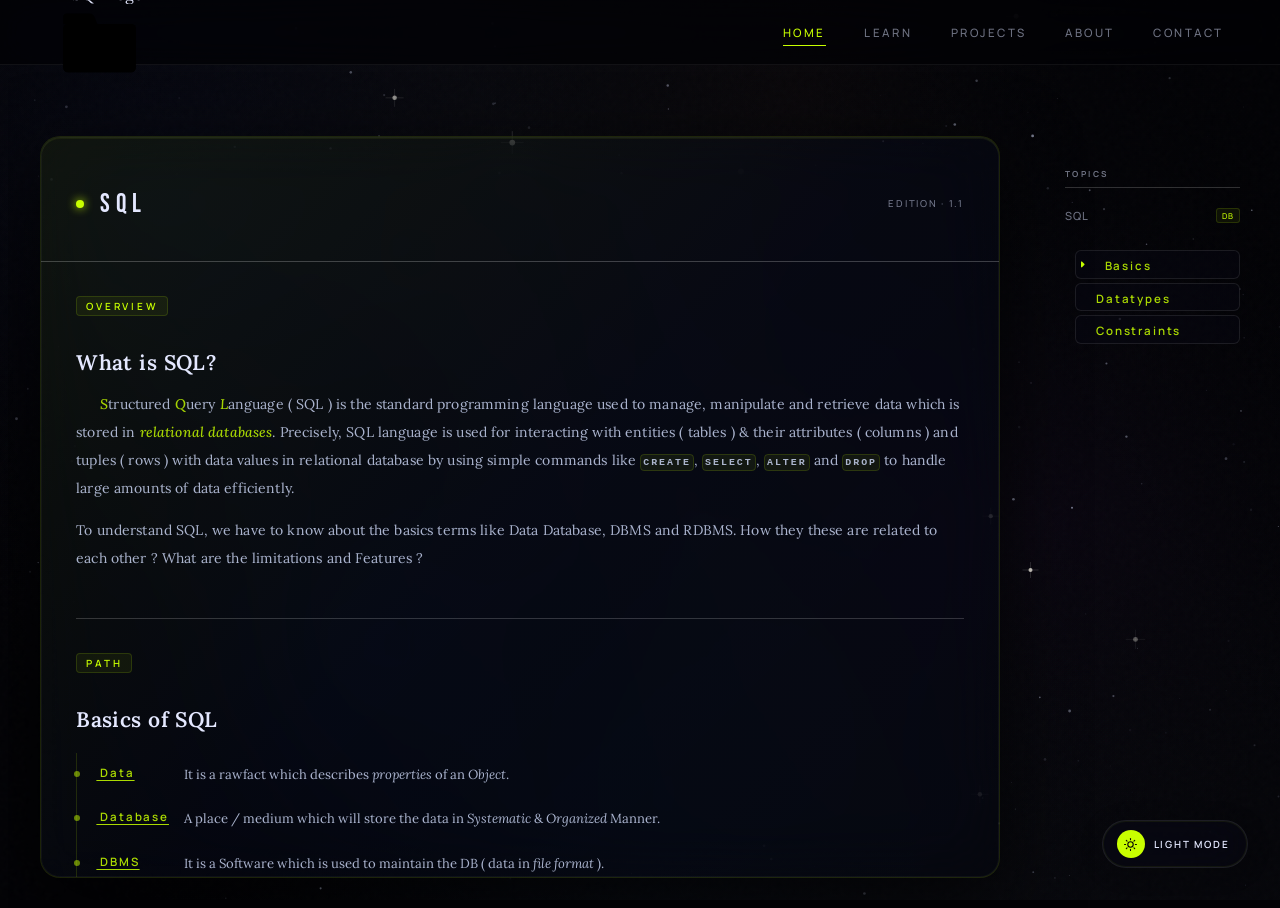
==== sqlbasics.html @ a0b2929d "Add files via upload" ====
<!DOCTYPE html>
<html lang="en" data-theme="dark">
<head>
<meta charset="UTF-8"/>
<meta name="viewport" content="width=device-width, initial-scale=1.0"/>
<title>sql/basics</title>
<link rel="icon" type="image/png" href="data:image/png">
<link href="https://fonts.googleapis.com/css2?family=Bebas+Neue&family=DM+Mono:wght@300;400&family=Lora:ital,wght@0,400;0,500;0,600;1,400&family=Manrope:wght@300;400;500;600&display=swap" rel="stylesheet"/>
<link rel="stylesheet" href="sql.css"/>
<link rel="stylesheet" href="bin-logo.css"/>
<link rel="stylesheet" href="https://cdnjs.cloudflare.com/ajax/libs/font-awesome/6.5.0/css/all.min.css"/>
<link rel="stylesheet" href="https://cdnjs.cloudflare.com/ajax/libs/font-awesome/6.5.0/css/all.min.css"/>

</head>
<body>

<canvas id="space"></canvas>

<nav>
  <div class="bin-wrap" id="binWrap">

  <!-- Single sliding page -->
  <div class="slide-page" id="slidePage">

    <!-- Link track img / Link proceed name-->
    <img class="sl-name" src="sql_logo.png" alt="SQL Logo" width="15px" height="15px"/>

    <!-- Line elements -->
    <div class="sl-line"></div>
    <div class="sl-line"></div>
    <div class="sl-line"></div>
    <div class="sl-line"></div>
  </div>

  <!-- Folder SVG -->
  <svg class="folder-svg" viewBox="0 0 120 100">
    <defs>
      <!-- Vibrant: electric blue → deep purple → hot pink → orange -->
      <linearGradient id="paintBack" x1="0%" y1="0%" x2="100%" y2="100%">
        <stop offset="0%"   stop-color="#3a6ff7"/>
        <stop offset="40%"  stop-color="#6b30d6"/>
        <stop offset="70%"  stop-color="#ff3cac"/>
        <stop offset="100%" stop-color="#ff6b1a"/>
      </linearGradient>
      <linearGradient id="paintTab" x1="0%" y1="100%" x2="100%" y2="0%">
        <stop offset="0%"   stop-color="#ff3cac"/>
        <stop offset="50%"  stop-color="#ff6b1a"/>
        <stop offset="100%" stop-color="#3a6ff7"/>
      </linearGradient>
      <linearGradient id="paintFront" x1="0%" y1="0%" x2="100%" y2="100%">
        <stop offset="0%"   stop-color="#3a6ff7"/>
        <stop offset="35%"  stop-color="#6b30d6"/>
        <stop offset="65%"  stop-color="#ff3cac"/>
        <stop offset="100%" stop-color="#ff6b1a"/>
      </linearGradient>
    </defs>
    <rect class="folder-back" x="10" y="28" width="100" height="66" rx="6"/>
    <path class="folder-tab" d="M10 28 L10 18 Q10 13 15 13 L46 13 Q51 13 53 18 L57 28 Z"/>

    <g class="paper p3"><rect x="24" y="36" width="72" height="52" rx="3"/></g>
    <g class="paper p2"><rect x="20" y="34" width="72" height="52" rx="3"/></g>
    <g class="paper p1"><rect x="16" y="32" width="72" height="52" rx="3"/></g>
    <g class="paper-lines">
      <line x1="22" y1="44" x2="82" y2="44"/>
      <line x1="22" y1="52" x2="78" y2="52"/>
      <line x1="22" y1="60" x2="80" y2="60"/>
      <line x1="22" y1="68" x2="72" y2="68"/>
    </g>

    <rect class="folder-front" x="10" y="28" width="100" height="66" rx="6"/>
    <text class="bin-label" x="60" y="75">BIN</text>
  </svg>

</div>
  <ul class="nav-links" id="nav-links">
    <li><a href="#"        class="active">Home</a></li>
    <li><a href="#learn">Learn</a></li>
    <li><a href="#projects">Projects</a></li>
    <li><a href="#about">About</a></li>
    <li><a href="#contact">Contact</a></li>
  </ul>
  <button class="burger" id="burger" aria-label="Menu">
    <span></span><span></span><span></span>
  </button>
</nav>

<div class="mob-menu" id="mob">
  <a href="#">Home</a>
  <a href="#learn">Learn</a>
  <a href="#projects">Projects</a>
  <a href="#about">About</a>
  <a href="#contact">Contact</a>
</div>

<main id="void">

  <!-- AI Content Section -->
  <div id="section">
    <div class="header">
      <div class="header-dot"></div>
      <h2>SQL<span><!--( Structured Query Language )--></span></h2>
      <span>edition · 1.1</span>
    </div>
    <div class="scroll-body">

      <div class="topic">
        <div class="topic-tag">Overview</div>
        <h3>What is SQL?</h3>
        <p style="text-indent:24px"><em class="highlight">S</em>tructured <em class="highlight">Q</em>uery <em class="highlight">L</em>anguage ( SQL )
          is the standard programming language used to manage, manipulate and retrieve data which is stored in <em class="highlight">relational databases</em>.
          Precisely, SQL language is used for interacting with entities ( tables ) &amp; their attributes ( columns ) and tuples ( rows ) with data values in relational database
          by using simple commands like <code>CREATE</code>, <code>SELECT</code>, <code>ALTER</code> and <code>DROP</code> to handle large amounts of data efficiently.</p>
        <p>To understand SQL, we have to know about the basics terms like <em class="highlight"></em>Data Database, DBMS and RDBMS. How they these are related to each other ? What are the limitations and Features ?</p>
      </div>

      <div class="topic">
        <div class="topic-tag">path</div>
        <h3>Basics of SQL</h3>
        <div class="timeline">
          <div class="tl-item"><a class="tl-head" href="#data">&nbsp;Data</a><span class="tl-text">It is a rawfact which describes <em>properties</em> of an <em>Object</em>.</span></div>
          <div class="tl-item"><a class="tl-head" href="#database">&nbsp;Database</a><span class="tl-text">A place / medium which will store the data in <em>Systematic</em> & <em>Organized</em> Manner.</span></div>
          <div class="tl-item"><a class="tl-head" href="#dbms">&nbsp;DBMS</a><span class="tl-text">It is a Software which is used to maintain the DB ( data in <em>file format</em> ).</span></div>
          <div class="tl-item"><a class="tl-head" href="#rdbms">&nbsp;RDBMS</a><span class="tl-text">Type of DBMS Software, used for DB ( but, data in <em>table format</em> )</span></div>
        </div>
      </div>

      <div class="topic" id="data">
        <div class="topic-tag">v1.1-data</div>
        <h3>Data - core business assets</h3>
        <p style="text-indent:24px"><em class="highlight">Data</em> is the raw material of <em>information</em>, collected from various sources like words, images, symbols also from observations.</p>
        <p class="or">( or )</p>
        <p style="text-indent: 24px;">A collection of <em class="highlight">facts</em> in the form of words, numbers and even pictures.</p>
        <p>Let's take an example,</p>
        <h5 style="text-indent:24px">Evolution of programming languages :</h5>
        <ul>
            <li><span class="highlight-text">Low</span>-level programming ( <span class="highlight-text">1940s-1950s</span> ) uses <span class="highlight-text">ASCII</span> code (0s &amp; 1s), and we directly talk to <span class="highlight-text">hardware</span>.</li>
            <li><span class="highlight-text">Mid</span>-level programming ( <span class="highlight-text">1950s-1960s</span> ) uses <span class="highlight-text">Assembly</span> language not closer to <span class="highlight-text">hardware but readable</span>.</li>
            <li><span class="highlight-text">High</span>-level programming ( <span class="highlight-text">1960s-present</span> ) uses <span class="highlight-text">English-like</span> syntax, <span class="highlight-text">human readable</span> - easier coding and readability.</li>
        </ul>
        <p style="text-indent: 12px;">In the above example, the highlighted text represents data, which consists of facts expressed as words and numbers.</p>
      </div>

      <div class="topic" id="database">
        <div class="topic-tag">v1.1-db</div>
        <h3>Database - Storage unit</h3>
        <p style="text-indent:24px"><em class="highlight">Database</em> is an <em>organized</em> collection of <em>structured data</em> stored electronically in a computer system &amp; managed by DBMS.</p>
        <p class="or">( or )</p>
        <p style="text-indent: 24px;">A <em class="highlight">repository</em> of data - A program that stores data.</p>
        <p>A Database is more than just storage - It is a <em>structured</em>, <em>secure</em>, <em>scalable</em> system that <em class="highlight">transforms</em> raw data into usable information.<br>
          <em style="margin-left: 2em;">Structured</em> : Data is organized in a clear format, easy to store, manage and query.<br>
          <em style="margin-left: 3.9em;">Secure</em> : Protects data from from unauthorised access by authentication and encryption.<br>
          <em style="margin-left: 3.3em;">scalable</em> : Handle large amount of data. Data volume increases along with user demand without losing efficiency.<br>
        </p>

        <!-- ── DB DIAGRAM · DB LEFT · 3 FOLDERS RIGHT ── -->
        <div style="margin:1.5rem 0 0.8rem;display:flex;justify-content:center;">
          <svg viewBox="0 60 280 210"
               xmlns="http://www.w3.org/2000/svg" xmlns:xlink="http://www.w3.org/1999/xlink"
               style="width:100%;max-width:420px;height:auto;display:block;"
               aria-label="Database on left connected to three folders on right: Records, Tables, Queries">

            <!-- ─ 3 separate bent lines (folder → cluster near DB) ─ -->
            <!-- Line 1 · Records → dot (90,120) -->
            <path d="M196,95  C162,95  128,108 90,120"
                  fill="none" stroke="#9ca3af" stroke-width="1.5" stroke-opacity="0.55" stroke-linecap="round"/>
            <!-- Line 2 · Tables → dot (90,140) -->
            <path d="M196,157 C170,157 138,150 90,140"
                  fill="none" stroke="#9ca3af" stroke-width="1.5" stroke-opacity="0.55" stroke-linecap="round"/>
            <!-- Line 3 · Queries → dot (90,160) -->
            <path d="M196,218 C162,218 128,172 90,160"
                  fill="none" stroke="#9ca3af" stroke-width="1.5" stroke-opacity="0.55" stroke-linecap="round"/>


            <!-- ─ Solid dots at DB side — spread vertically, close to DB ─ -->
            <circle cx="90" cy="120" r="2.8" fill="#9ca3af" fill-opacity="0.65"/>
            <circle cx="90" cy="140" r="2.8" fill="#9ca3af" fill-opacity="0.65"/>
            <circle cx="90" cy="160" r="2.8" fill="#9ca3af" fill-opacity="0.65"/>

            <!-- ─ Database image ─ -->
            <image href="database.png" x="18" y="107" width="66" height="66"/>

            <!-- ─ Folder 1 · Records · center (220,95) ─ -->
            <g transform="translate(220,95) scale(0.35) translate(-60,-61)">
              <rect x="10" y="28" width="100" height="66" rx="6" fill="#c45c0a"/>
              <path d="M10 28 L10 18 Q10 13 15 13 L46 13 Q51 13 53 18 L57 28 Z" fill="#e0722a"/>
              <g opacity="0.55"><rect x="24" y="36" width="72" height="52" rx="3" fill="#fff8f0" stroke="#e8c090" stroke-width="0.8"/></g>
              <g opacity="0.75"><rect x="20" y="34" width="72" height="52" rx="3" fill="#fff8f0" stroke="#e8c090" stroke-width="0.8"/></g>
              <rect x="16" y="32" width="72" height="52" rx="3" fill="#fff8f0" stroke="#e8c090" stroke-width="0.8"/>
              <line x1="22" y1="44" x2="82" y2="44" stroke="#d4a870" stroke-width="0.7"/>
              <line x1="22" y1="52" x2="78" y2="52" stroke="#d4a870" stroke-width="0.7"/>
              <line x1="22" y1="60" x2="80" y2="60" stroke="#d4a870" stroke-width="0.7"/>
              <line x1="22" y1="68" x2="72" y2="68" stroke="#d4a870" stroke-width="0.7"/>
              <rect x="10" y="28" width="100" height="66" rx="6" fill="#f08030"/>
            </g>
            <!-- <text x="220" y="115" text-anchor="middle"
              font-family="DM Mono, monospace" font-size="7.5" fill="#9ca3af" letter-spacing="0.3">&nbsp;
            </text> -->

            <!-- ─ Folder 2 · Tables · center (220,157) ─ -->
            <g transform="translate(220,157) scale(0.35) translate(-60,-61)">
              <rect x="10" y="28" width="100" height="66" rx="6" fill="#c45c0a"/>
              <path d="M10 28 L10 18 Q10 13 15 13 L46 13 Q51 13 53 18 L57 28 Z" fill="#e0722a"/>
              <g opacity="0.55"><rect x="24" y="36" width="72" height="52" rx="3" fill="#fff8f0" stroke="#e8c090" stroke-width="0.8"/></g>
              <g opacity="0.75"><rect x="20" y="34" width="72" height="52" rx="3" fill="#fff8f0" stroke="#e8c090" stroke-width="0.8"/></g>
              <rect x="16" y="32" width="72" height="52" rx="3" fill="#fff8f0" stroke="#e8c090" stroke-width="0.8"/>
              <line x1="22" y1="44" x2="82" y2="44" stroke="#d4a870" stroke-width="0.7"/>
              <line x1="22" y1="52" x2="78" y2="52" stroke="#d4a870" stroke-width="0.7"/>
              <line x1="22" y1="60" x2="80" y2="60" stroke="#d4a870" stroke-width="0.7"/>
              <line x1="22" y1="68" x2="72" y2="68" stroke="#d4a870" stroke-width="0.7"/>
              <rect x="10" y="28" width="100" height="66" rx="6" fill="#f08030"/>
            </g>
            <!-- <text x="220" y="177" text-anchor="middle"
              font-family="DM Mono, monospace" font-size="7.5" fill="#9ca3af" letter-spacing="0.3">&nbsp;
            </text> -->

            <!-- ─ Folder 3 · Queries · center (220,218) ─ -->
            <g transform="translate(220,218) scale(0.35) translate(-60,-61)">
              <rect x="10" y="28" width="100" height="66" rx="6" fill="#c45c0a"/>
              <path d="M10 28 L10 18 Q10 13 15 13 L46 13 Q51 13 53 18 L57 28 Z" fill="#e0722a"/>
              <g opacity="0.55"><rect x="24" y="36" width="72" height="52" rx="3" fill="#fff8f0" stroke="#e8c090" stroke-width="0.8"/></g>
              <g opacity="0.75"><rect x="20" y="34" width="72" height="52" rx="3" fill="#fff8f0" stroke="#e8c090" stroke-width="0.8"/></g>
              <rect x="16" y="32" width="72" height="52" rx="3" fill="#fff8f0" stroke="#e8c090" stroke-width="0.8"/>
              <line x1="22" y1="44" x2="82" y2="44" stroke="#d4a870" stroke-width="0.7"/>
              <line x1="22" y1="52" x2="78" y2="52" stroke="#d4a870" stroke-width="0.7"/>
              <line x1="22" y1="60" x2="80" y2="60" stroke="#d4a870" stroke-width="0.7"/>
              <line x1="22" y1="68" x2="72" y2="68" stroke="#d4a870" stroke-width="0.7"/>
              <rect x="10" y="28" width="100" height="66" rx="6" fill="#f08030"/>
            </g>
            <!-- <text x="220" y="238" text-anchor="middle"
              font-family="DM Mono, monospace" font-size="7.5" fill="#9ca3af" letter-spacing="0.3">&nbsp;
            </text> -->

          </svg>
        </div>
        <!-- ── END DB DIAGRAM ── -->

        <p style="text-indent: 12px;">From the above image, the folders represent repositories that contain data in file format ( or ) tabular format, and these repositories are stored in the Database.</p>
      </div>

      <div class="topic" id="dbms">
        <div class="topic-tag">v1.1-dbms</div>
        <h3>DBMS - Manager</h3>
        <p style="text-indent:24px"><em>DataBase Management System</em> shortly as DBMS, which is used to <em class="highlight">maintain</em> the database, like a store manager who stocks shelves and helps you to find items easily &amp; rapidly.</p>
        <p style="text-indent:24px">A software that manages data in a <em>structured</em> way, often using <em class="highlight">files</em> ( or ) <em class="highlight">hierarchical</em> models. <br>
          To communicate with DBMS software, we use <em class="highlight">QL</em> ( Query Language ).</p>

        <!-- ── 3 FILE ICONS SIDE BY SIDE ── -->
        <div style="display:flex;justify-content:center;gap:2rem;margin:1.8rem 0 0.6rem;flex-wrap:wrap;">

          <!-- File 1 -->
          <svg viewBox="0 0 90 110" xmlns="http://www.w3.org/2000/svg"
               style="width:88px;height:auto;filter:drop-shadow(0 4px 10px rgba(0,0,0,0.28));">
            <path d="M10 0 L62 0 L85 18 L85 110 L10 110 Z" fill="var(--glass-bg,#1a1a2e)" stroke="var(--accent-border,#c8ff00)" stroke-width="1.4"/>
            <path d="M62 0 L62 18 L85 18 Z" fill="var(--accent-soft,rgba(200,255,0,0.12))" stroke="var(--accent-border,#c8ff00)" stroke-width="1.4"/>
            <text x="18" y="42"  font-family="DM Mono,monospace" font-size="9.5" fill="var(--text-body,#ccc)" opacity="0.85">&bull; Low</text>
            <text x="18" y="57"  font-family="DM Mono,monospace" font-size="9.5" fill="var(--text-body,#ccc)" opacity="0.85">&bull; 1940-1950</text>
            <text x="18" y="72"  font-family="DM Mono,monospace" font-size="9.5" fill="var(--text-body,#ccc)" opacity="0.85">&bull; ASCII</text>
            <text x="18" y="87"  font-family="DM Mono,monospace" font-size="9.5" fill="var(--text-body,#ccc)" opacity="0.85">&bull;Hardware</text>
          </svg>

          <!-- File 2 -->
          <svg viewBox="0 0 90 110" xmlns="http://www.w3.org/2000/svg"
               style="width:88px;height:auto;filter:drop-shadow(0 4px 10px rgba(0,0,0,0.28));">
            <path d="M10 0 L62 0 L85 18 L85 110 L10 110 Z" fill="var(--glass-bg,#1a1a2e)" stroke="var(--accent-border,#c8ff00)" stroke-width="1.4"/>
            <path d="M62 0 L62 18 L85 18 Z" fill="var(--accent-soft,rgba(200,255,0,0.12))" stroke="var(--accent-border,#c8ff00)" stroke-width="1.4"/>
            <text x="18" y="42"  font-family="DM Mono,monospace" font-size="9.5" fill="var(--text-body,#ccc)" opacity="0.85">&bull; Mid</text>
            <text x="18" y="57"  font-family="DM Mono,monospace" font-size="9.5" fill="var(--text-body,#ccc)" opacity="0.85">&bull; 1950-1960</text>
            <text x="18" y="72"  font-family="DM Mono,monospace" font-size="9.5" fill="var(--text-body,#ccc)" opacity="0.85">&bull; Assembly</text>
            <text x="18" y="87"  font-family="DM Mono,monospace" font-size="9.5" fill="var(--text-body,#ccc)" opacity="0.85">&bull; Hardware</text>
          </svg>

          <!-- File 3 -->
          <svg viewBox="0 0 90 110" xmlns="http://www.w3.org/2000/svg"
               style="width:88px;height:auto;filter:drop-shadow(0 4px 10px rgba(0,0,0,0.28));">
            <path d="M10 0 L62 0 L85 18 L85 110 L10 110 Z" fill="var(--glass-bg,#1a1a2e)" stroke="var(--accent-border,#c8ff00)" stroke-width="1.4"/>
            <path d="M62 0 L62 18 L85 18 Z" fill="var(--accent-soft,rgba(200,255,0,0.12))" stroke="var(--accent-border,#c8ff00)" stroke-width="1.4"/>
            <text x="18" y="42"  font-family="DM Mono,monospace" font-size="9.5" fill="var(--text-body,#ccc)" opacity="0.85">&bull; High</text>
            <text x="18" y="57"  font-family="DM Mono,monospace" font-size="9.5" fill="var(--text-body,#ccc)" opacity="0.85">&bull; 1960-now</text>
            <text x="18" y="72"  font-family="DM Mono,monospace" font-size="9.5" fill="var(--text-body,#ccc)" opacity="0.85">&bull; English</text>
            <text x="18" y="87"  font-family="DM Mono,monospace" font-size="9.5" fill="var(--text-body,#ccc)" opacity="0.85">&bull; Software</text>
          </svg>

        </div>
        <!-- ── END FILE ICONS ── -->

        <h4 class="drawback-title">Drawback</h4>
        <p style="text-indent: 12px;">Stores data in file format, meaning each file is dedicated to specific topic, so unused space in those files cannot be utilized for other topics. This leads to wasted storage and can slow down overall database performance.</p>
      </div>
      <div class="topic" id="rdbms">
        <div class="topic-tag">v1.1-rdbms</div>
        <h3>RDBMS - Organised Layout</h3>
        <p style="text-indent:24px"><em>Relational Database Management System</em>, a type of DBMS that organises data in <em class="highlight">tables</em> ( <em class="highlight">relations</em> ) with rows and columns. It enforces relationships using <em>primary keys</em> &amp; <em>foreign keys</em>.</p>
        <p style="text-indent:12px">To communicate with RDBMS, we use <em class="highlight">SQL</em> ( Structured Query Language ).</p>
        <p style="text-indent:12px">The main reason to introduce the RDBMS is, to overcome the <em>storage</em> issues associated with earlier database systems. So, RDBMS ensures data integrity, reduces redundancy and enables efficient querying and updating of data.<br>
          <em style="margin-left: 4.9em;">Data integrity</em> : Uniqueness of data.<br>
          <em style="margin-left: 2em;">Reduces redundancy</em> : Minimise the repetation of data, by splitting into more tables.<br>
        </p>

        <!-- ── TABLES + SVG CONNECTOR WRAPPER ── -->
        <div style="position:relative; display:flex; justify-content:center; width:100%;">

          <!-- SVG line drawn over the tables -->
          <svg id="tbl-connector" style="position:absolute;top:0;left:0;width:100%;height:100%;pointer-events:none;overflow:visible;z-index:10;"></svg>

          <div class="rdbms-tables-wrap" style="position:relative; flex-direction:column; align-items:flex-start; padding-left:28px;">

            <!-- Table 1 · big (4 cols) · TOP -->
            <div class="rdbms-table-block">
              <div class="tbl-title" style="text-align:center;">Table 1</div>
              <div style="overflow-x:auto;">
                <table class="rdbms-tbl" id="rdbms-t1">
                  <thead>
                    <tr>
                      <th class="pk" id="t1-id-header">ID</th>
                      <th>level</th>
                      <th>timeline</th>
                      <th>program</th>
                    </tr>
                  </thead>
                  <tbody>
                    <tr>
                      <td class="pk">1</td>
                      <td>Low</td>
                      <td>1940-1950</td>
                      <td>ASCII</td>
                    </tr>
                    <tr>
                      <td class="pk">2</td>
                      <td>Mid</td>
                      <td>1950-1960</td>
                      <td>Assembly</td>
                    </tr>
                    <tr>
                      <td class="pk">3</td>
                      <td>High</td>
                      <td>1960-now</td>
                      <td>English-like</td>
                    </tr>
                  </tbody>
                </table>
              </div>
            </div>

            <!-- Table 2 · small (2 cols) · BOTTOM -->
            <div class="rdbms-table-block">
              <div class="tbl-title" style="text-align:center;">Table 2</div>
              <div style="overflow-x:auto;">
                <table class="rdbms-tbl" id="rdbms-t2">
                  <thead>
                    <tr>
                      <th class="pk" id="t2-id-header">ID</th>
                      <th>details</th>
                    </tr>
                  </thead>
                  <tbody>
                    <tr>
                      <td class="pk">1</td>
                      <td>directly talk to Hardware</td>
                    </tr>
                    <tr>
                      <td class="pk">2</td>
                      <td>Hardware but readable</td>
                    </tr>
                    <tr>
                      <td class="pk">3</td>
                      <td>Human readable</td>
                    </tr>
                  </tbody>
                </table>
              </div>
            </div>

          </div>
        </div>
        <!-- ── END RDBMS TABLES ── -->
        <p style="text-indent: 12px;">
          From the above tables, only two tables contain all data about the evolution of programming languages. The connecting lines indicate relationships between the tables, enforced through keys.
          If we need to extend it in the future, we can simply add a new row.
        </p>
        <script>
        (function() {
          function drawTableConnector() {
            const svg = document.getElementById('tbl-connector');
            const t1h = document.getElementById('t1-id-header'); // Table 1 (top)
            const t2h = document.getElementById('t2-id-header'); // Table 2 (bottom)
            if (!svg || !t1h || !t2h) return;

            svg.querySelectorAll('path, circle').forEach(e => e.remove());

            const svgRect = svg.getBoundingClientRect();
            const r1 = t1h.getBoundingClientRect(); // Table 1 ID header (top)
            const r2 = t2h.getBoundingClientRect(); // Table 2 ID header (bottom)

            // Start: left border of T1 ID, vertically centred
            const x1 = r1.left - svgRect.left;
            const y1 = r1.top  + r1.height / 2 - svgRect.top;

            // End: left border of T2 ID, vertically centred
            const x2 = r2.left - svgRect.left;
            const y2 = r2.top  + r2.height / 2 - svgRect.top;

            // How far left the bracket extends outside the tables
            const bracket = 18;
            const xLeft   = Math.min(x1, x2) - bracket;

            // Rectangular path: right → left → down → right
            // M(x1,y1) → go left to xLeft → go down to y2 → go right to x2
            const d = `M${x1},${y1} L${xLeft},${y1} L${xLeft},${y2} L${x2},${y2}`;

            const path = document.createElementNS('http://www.w3.org/2000/svg', 'path');
            path.setAttribute('d', d);
            path.setAttribute('stroke', 'var(--accent-border, #c8ff00)');
            path.setAttribute('stroke-width', '2.5');
            path.setAttribute('fill', 'none');
            path.setAttribute('stroke-linejoin', 'round');
            path.setAttribute('stroke-linecap', 'round');
            path.setAttribute('opacity', '0.85');
            svg.appendChild(path);

            // Dot terminals at both ends
            function addDot(cx, cy) {
              const c = document.createElementNS('http://www.w3.org/2000/svg', 'circle');
              c.setAttribute('cx', cx); c.setAttribute('cy', cy); c.setAttribute('r', '3.5');
              c.setAttribute('fill', 'var(--accent, #c8ff00)'); c.setAttribute('opacity', '0.9');
              svg.appendChild(c);
            }
            addDot(x1, y1); // left border of T1 ID
            addDot(x2, y2); // left border of T2 ID
          }

          window.addEventListener('load', drawTableConnector);
          window.addEventListener('resize', drawTableConnector);
          new MutationObserver(drawTableConnector)
            .observe(document.documentElement, { attributes: true, attributeFilter: ['data-theme'] });
          setTimeout(drawTableConnector, 300);
        })();
        </script>

      </div>
      <div class="topic">
        <h4 class="feature-title">Features</h4>
        <p>There are 2 main features in both DBMS &amp; RDBMS,</p>
        <!-- ── FEATURES TREE ── -->
        <div class="org-scroll-wrap">
          <div class="org-wrap" id="orgWrap2">
            <svg id="orgSvg2" style="position:absolute;top:0;left:0;width:100%;height:100%;pointer-events:none;overflow:visible;"></svg>
            <!-- nodes injected by JS -->
          </div>
        </div>
        <p style="text-indent:12px"><em style="margin-left: 2.6em;">Security</em> : Individual password ( users have their own password to access the database )</p>
        <p style="text-indent:12px"><em>Authorisation</em> : Give access to specific users based on their roles with permissions.</p>
      </div>

      <!-- ── PAGE NAV ── -->
      <div style="display:flex; justify-content:flex-end; align-items:center; padding: 1.4rem 1rem 1.8rem;">

        <!-- Next -->
        <a href="#" class="page-nav-btn" id="nav-next">
          <span class="nav-hint">(  Datatypes )</span>
          <span>Next</span>
          <svg viewBox="0 0 20 20" fill="none" xmlns="http://www.w3.org/2000/svg" width="14" height="14">
            <path d="M7 4L13 10L7 16" stroke="currentColor" stroke-width="2" stroke-linecap="round" stroke-linejoin="round"/>
          </svg>
        </a>

      </div>
      <!-- ── END PAGE NAV ── -->

    </div>
  </div>

  <!-- ── SIDEBAR ── -->
  <aside id="sidebar">

    <!-- Social Links -->
    <!--
    <div class="sb-section">
      <div class="sb-label">Connect</div>
      <a class="sb-link" href="https://www.instagram.com/iacc.bin/" target="_blank" rel="noopener">
        <span class="sb-icon">
          <svg viewBox="0 0 24 24"><rect x="2" y="2" width="20" height="20" rx="5" ry="5"/><circle cx="12" cy="12" r="4"/><circle cx="17.5" cy="6.5" r="1" fill="currentColor" stroke="none"/></svg>
        </span>
        <span class="sb-name">Instagram</span>
        <span class="sb-arrow">↗</span>
      </a>
      <a class="sb-link" href="https://www.youtube.com/" target="_blank" rel="noopener">
        <span class="sb-icon">
          <svg viewBox="0 0 24 24"><path d="M22.54 6.42a2.78 2.78 0 0 0-1.95-1.96C18.88 4 12 4 12 4s-6.88 0-8.59.46A2.78 2.78 0 0 0 1.46 6.42 29 29 0 0 0 1 12a29 29 0 0 0 .46 5.58A2.78 2.78 0 0 0 3.41 19.54C5.12 20 12 20 12 20s6.88 0 8.59-.46a2.78 2.78 0 0 0 1.95-1.96A29 29 0 0 0 23 12a29 29 0 0 0-.46-5.58z"/><polygon points="9.75 15.02 15.5 12 9.75 8.98 9.75 15.02" fill="currentColor" stroke="none"/></svg>
        </span>
        <span class="sb-name">YouTube</span>
        <span class="sb-arrow">↗</span>
      </a>
      <a class="sb-link" href="https://github.com/" target="_blank" rel="noopener">
        <span class="sb-icon">
          <svg viewBox="0 0 24 24"><path d="M9 19c-5 1.5-5-2.5-7-3m14 6v-3.87a3.37 3.37 0 0 0-.94-2.61c3.14-.35 6.44-1.54 6.44-7A5.44 5.44 0 0 0 20 4.77 5.07 5.07 0 0 0 19.91 1S18.73.65 16 2.48a13.38 13.38 0 0 0-7 0C6.27.65 5.09 1 5.09 1A5.07 5.07 0 0 0 5 4.77a5.44 5.44 0 0 0-1.5 3.78c0 5.42 3.3 6.61 6.44 7A3.37 3.37 0 0 0 9 18.13V22"/></svg>
        </span>
        <span class="sb-name">GitHub</span>
        <span class="sb-arrow">↗</span>
      </a>
      <a class="sb-link" href="https://x.com/" target="_blank" rel="noopener">
        <span class="sb-icon">
          <svg viewBox="0 0 24 24"><path d="M4 4l16 16M20 4L4 20"/></svg>
        </span>
        <span class="sb-name">X / Twitter</span>
        <span class="sb-arrow">↗</span>
      </a> -->
    </div>

    <!-- Concepts -->
    <div class="sb-section">
      <div class="sb-label">Topics</div>
      <div class="sb-concepts">
        <span class="sb-pill">
          SQL <span class="sb-pill-tag">DB</span>
        </span>
        <div class="topics">
          <div class="topic-item topic-item-active" onclick="location.href='sqlintro.html'" style="cursor:pointer;">
            <a class="topic-head" href="sqlintro.html">Basics</a>
          </div>
          <div class="topic-item" onclick="location.href='sqldt.html'" style="cursor:pointer;">
            <a class="topic-head" href="sqldt.html">Datatypes</a>
          </div>
          <div class="topic-item" onclick="location.href='sqlconst.html'" style="cursor:pointer;">
            <a class="topic-head" href="sqlconst.html">Constraints</a>
          </div>
          <!-- <div class="topic-item" onclick="location.href='sqloperators.html'" style="cursor:pointer;">
            <a class="topic-head" href="sqloperators.html">Operators</a>
          </div>
          <div class="topic-item" onclick="location.href='sqlfunctions.html'" style="cursor:pointer;">
            <a class="topic-head" href="sqlfunctions.html">Functions</a>
          </div>
          <div class="topic-item" onclick="location.href='db.html'" style="cursor:pointer;">
            <a class="topic-head" href="db.html">Database</a>
          </div>
          <div class="topic-item" onclick="location.href='ddl.html'" style="cursor:pointer;">
            <a class="topic-head" href="ddl.html">DDL</a>
          </div>
          <div class="topic-item" onclick="location.href='dml.html'" style="cursor:pointer;">
            <a class="topic-head" href="dml.html">DML</a>
          </div>
          <div class="topic-item" onclick="location.href='dql.html'" style="cursor:pointer;">
            <a class="topic-head" href="dql.html">DQL</a>
          </div>
          <div class="topic-item" onclick="location.href='.html'" style="cursor:pointer;">
            <a class="topic-head" href="subqueries.html">Sub Query</a>
          </div>
          <div class="topic-item" onclick="location.href='dql.html'" style="cursor:pointer;">
            <a class="topic-head" href="joins.html">Joins</a>
          </div>
          <div class="topic-item" onclick="location.href='sqlsets.html'" style="cursor:pointer;">
            <a class="topic-head" href="sqlsets.html">Set Operators</a>
          </div>
          <div class="topic-item" onclick="location.href='tcl.html'" style="cursor:pointer;">
            <a class="topic-head" href="tcl.html">TCL</a>
          </div>
          <div class="topic-item" onclick="location.href='dcl.html'" style="cursor:pointer;">
            <a class="topic-head" href="dcl.html">DCL</a>
          </div>
          <div class="topic-item" onclick="location.href='view_trig.html'" style="cursor:pointer;">
            <a class="topic-head" href="view_trig.html">Views, Triggers</a>
          </div> -->
        </div>
      </div>
        <!-- <a class="sb-pill" href="https://www.python.org/" target="_blank" rel="noopener">
          Python <span class="sb-pill-tag">Lang</span>
        </a>
        <a class="sb-pill" href="https://en.wikipedia.org/wiki/Machine_learning" target="_blank" rel="noopener">
          Machine Learning <span class="sb-pill-tag">ML</span>
        </a>
        <a class="sb-pill" href="https://en.wikipedia.org/wiki/Deep_learning" target="_blank" rel="noopener">
          Deep Learning <span class="sb-pill-tag">DL</span>
        </a>
        <a class="sb-pill" href="https://en.wikipedia.org/wiki/Artificial_intelligence" target="_blank" rel="noopener">
          Artificial Intelligence <span class="sb-pill-tag">AI</span>
        </a>
        <a class="sb-pill" href="https://en.wikipedia.org/wiki/Natural_language_processing" target="_blank" rel="noopener">
          NLP <span class="sb-pill-tag">Text</span>
        </a>
        <a class="sb-pill" href="https://en.wikipedia.org/wiki/Computer_vision" target="_blank" rel="noopener">
          Computer Vision <span class="sb-pill-tag">CV</span>
        </a>
        <a class="sb-pill" href="https://en.wikipedia.org/wiki/Reinforcement_learning" target="_blank" rel="noopener">
          Reinforcement Learning <span class="sb-pill-tag">RL</span>
        </a>
        <a class="sb-pill" href="https://en.wikipedia.org/wiki/Data_science" target="_blank" rel="noopener">
          Data Science <span class="sb-pill-tag">DS</span>
        </a>
        <a class="sb-pill" href="https://en.wikipedia.org/wiki/Large_language_model" target="_blank" rel="noopener">
          LLMs <span class="sb-pill-tag">Gen</span>
        </a> -->
      </div>
    </div>

  </aside>

</main>

<!-- ══ TOPICS TOGGLE — mobile/tablet floating button ══ -->
<div id="topic-toggle">

  <!-- Slide-up topics panel -->
  <div id="topic-panel" role="dialog" aria-label="Topics">
    <div class="tp-panel-label">Topics</div>
    <div class="topics">
      <div class="topic-item topic-item-active" onclick="location.href='sqlintro.html'" style="cursor:pointer;">
        <a class="topic-head" href="sqlintro.html">Basics</a>
      </div>
      <div class="topic-item" onclick="location.href='sqldt.html'" style="cursor:pointer;">
        <a class="topic-head" href="sqldt.html">Datatypes</a>
      </div>
      <div class="topic-item" onclick="location.href='sqlconst.html'" style="cursor:pointer;">
        <a class="topic-head" href="sqlconst.html">Constraints</a>
      </div>
      <!-- <div class="topic-item" onclick="location.href='sqloperators.html'" style="cursor:pointer;">
        <a class="topic-head" href="sqloperators.html">Operators</a>
      </div>
      <div class="topic-item" onclick="location.href='sqlfunctions.html'" style="cursor:pointer;">
        <a class="topic-head" href="sqlfunctions.html">Functions</a>
      </div>
      <div class="topic-item" onclick="location.href='db.html'" style="cursor:pointer;">
        <a class="topic-head" href="db.html">Database</a>
      </div>
      <div class="topic-item" onclick="location.href='ddl.html'" style="cursor:pointer;">
        <a class="topic-head" href="ddl.html">DDL</a>
      </div>
      <div class="topic-item" onclick="location.href='dml.html'" style="cursor:pointer;">
        <a class="topic-head" href="dml.html">DML</a>
      </div>
      <div class="topic-item" onclick="location.href='dql.html'" style="cursor:pointer;">
        <a class="topic-head" href="dql.html">DQL</a>
      </div>
      <div class="topic-item" onclick="location.href='subqueries.html'" style="cursor:pointer;">
        <a class="topic-head" href="subqueries.html">Sub Query</a>
      </div>
      <div class="topic-item" onclick="location.href='joins.html'" style="cursor:pointer;">
        <a class="topic-head" href="joins.html">Joins</a>
      </div>
      <div class="topic-item" onclick="location.href='sqlsets.html'" style="cursor:pointer;">
        <a class="topic-head" href="sqlsets.html">Set Operators</a>
      </div>
      <div class="topic-item" onclick="location.href='tcl.html'" style="cursor:pointer;">
        <a class="topic-head" href="tcl.html">TCL</a>
      </div>
      <div class="topic-item" onclick="location.href='dcl.html'" style="cursor:pointer;">
        <a class="topic-head" href="dcl.html">DCL</a>
      </div>
      <div class="topic-item" onclick="location.href='view_trig.html'" style="cursor:pointer;">
        <a class="topic-head" href="view_trig.html">Views, Triggers</a>
      </div> -->
    </div>
  </div>

  <button id="topic-toggle-btn" aria-label="Toggle topics panel" aria-expanded="false">
    <span class="tp-icon">
      <!-- List icon (default — panel closed) -->
      <svg class="icon-list" viewBox="0 0 24 24">
        <line x1="8" y1="6"  x2="21" y2="6"/>
        <line x1="8" y1="12" x2="21" y2="12"/>
        <line x1="8" y1="18" x2="21" y2="18"/>
        <line x1="3" y1="6"  x2="3.01" y2="6"/>
        <line x1="3" y1="12" x2="3.01" y2="12"/>
        <line x1="3" y1="18" x2="3.01" y2="18"/>
      </svg>
      <!-- X icon (panel open) -->
      <svg class="icon-close" viewBox="0 0 24 24">
        <line x1="18" y1="6" x2="6" y2="18"/>
        <line x1="6" y1="6" x2="18" y2="18"/>
      </svg>
    </span>
    <span class="tp-label">Topics</span>
  </button>
</div>

<!-- ══ THEME TOGGLE — single button ══ -->
<div id="theme-toggle">
  <button id="toggle-btn" aria-label="Toggle theme">
    <span class="t-icon">
      <!-- Sun: shown in dark mode (click → go light) -->
      <svg class="icon-sun" viewBox="0 0 24 24">
        <circle cx="12" cy="12" r="5"/>
        <line x1="12" y1="1" x2="12" y2="3"/>
        <line x1="12" y1="21" x2="12" y2="23"/>
        <line x1="4.22" y1="4.22" x2="5.64" y2="5.64"/>
        <line x1="18.36" y1="18.36" x2="19.78" y2="19.78"/>
        <line x1="1" y1="12" x2="3" y2="12"/>
        <line x1="21" y1="12" x2="23" y2="12"/>
        <line x1="4.22" y1="19.78" x2="5.64" y2="18.36"/>
        <line x1="18.36" y1="5.64" x2="19.78" y2="4.22"/>
      </svg>
      <!-- Moon: shown in light mode (click → go dark) -->
      <svg class="icon-moon" viewBox="0 0 24 24">
        <path d="M21 12.79A9 9 0 1 1 11.21 3 7 7 0 0 0 21 12.79z"/>
      </svg>
    </span>
    <span class="t-label" id="toggle-label">Light Mode</span>
  </button>
</div>

<script>
// ═══════════════════════════════════════════════════════════════
//  COSMIC VOID — Canvas Engine
// ═══════════════════════════════════════════════════════════════
const CV = document.getElementById('space');
const CX = CV.getContext('2d');
let W, H;
const resize = () => { W = CV.width = innerWidth; H = CV.height = innerHeight; };
resize();
addEventListener('resize', resize);
 
const STARS = Array.from({length:340}, () => ({
  x: Math.random(), y: Math.random(),
  r: Math.random() * 1.35 + 0.08,
  a: Math.random() * 0.52 + 0.1,
  tw: Math.random() * Math.PI * 2,
  ts: 0.003 + Math.random() * 0.02,
}));
const FEATURE_STARS = Array.from({length:12}, () => ({
  x: Math.random(), y: Math.random(),
  r: 1.8 + Math.random() * 1.4,
  a: 0.55 + Math.random() * 0.35,
  tw: Math.random() * Math.PI * 2,
  ts: 0.002 + Math.random() * 0.008,
}));
 
function drawStars(t) {
  for (const s of STARS) {
    const a = s.a * (0.62 + 0.38 * Math.sin(s.tw + t * s.ts));
    CX.beginPath();
    CX.arc(s.x * W, s.y * H, s.r, 0, 6.283);
    CX.fillStyle = `rgba(218,225,255,${a.toFixed(2)})`;
    CX.fill();
  }
  for (const s of FEATURE_STARS) {
    const a = s.a * (0.7 + 0.3 * Math.sin(s.tw + t * s.ts));
    const sx = s.x * W, sy = s.y * H;
    CX.strokeStyle = `rgba(255,255,255,${(a*0.35).toFixed(2)})`;
    CX.lineWidth = 0.5;
    CX.beginPath(); CX.moveTo(sx - s.r*4, sy); CX.lineTo(sx + s.r*4, sy); CX.stroke();
    CX.beginPath(); CX.moveTo(sx, sy - s.r*4); CX.lineTo(sx, sy + s.r*4); CX.stroke();
    CX.beginPath();
    CX.arc(sx, sy, s.r, 0, 6.283);
    CX.fillStyle = `rgba(255,252,240,${a.toFixed(2)})`;
    CX.fill();
  }
}
 
function drawNebulas() {
  const NB = [
    [0.12, 0.22, 0.38, 22,  42, 145, 0.072],
    [0.82, 0.58, 0.30, 82,  18, 118, 0.058],
    [0.50, 0.90, 0.44, 18,  78, 125, 0.052],
    [0.62, 0.10, 0.26, 122, 58,  18, 0.038],
    [0.28, 0.72, 0.22, 40,  95, 160, 0.034],
  ];
  for (const [fx,fy,fr,r,g,b,a] of NB) {
    const grd = CX.createRadialGradient(fx*W, fy*H, 0, fx*W, fy*H, fr*Math.max(W,H));
    grd.addColorStop(0, `rgba(${r},${g},${b},${a})`);
    grd.addColorStop(1, 'rgba(0,0,0,0)');
    CX.fillStyle = grd;
    CX.fillRect(0, 0, W, H);
  }
}
 
function drawMilkyWay() {
  const g = CX.createLinearGradient(0, H*0.82, W, H*0.05);
  g.addColorStop(0,    'rgba(0,0,0,0)');
  g.addColorStop(0.22, 'rgba(125,138,192,0.018)');
  g.addColorStop(0.50, 'rgba(168,175,218,0.038)');
  g.addColorStop(0.78, 'rgba(125,138,192,0.018)');
  g.addColorStop(1,    'rgba(0,0,0,0)');
  CX.fillStyle = g;
  CX.fillRect(0, 0, W, H);
}
 
function draw(t) {
  CX.fillStyle = '#020205';
  CX.fillRect(0, 0, W, H);
  drawNebulas();
  drawMilkyWay();
  drawStars(t);
  requestAnimationFrame(draw);
}
requestAnimationFrame(draw);


// ─── FEATURES TREE ────────────────────────────────────────────
(function() {
  const TREE2 = {
    id:'root2', label:'Features', type:'root',
    children:[
      { id:'sec', label:'Security', type:'branch', children:[
        //{id:'s1', label:'Authentication',        desc:'Identity verification'},
        //{id:'s2', label:'Encryption\n(TLS/AES)', desc:'Data in transit & at rest'},
        //{id:'s3', label:'Threat\nDetection',     desc:'Anomaly & intrusion alerts'},
        //{id:'s4', label:'Data\nPrivacy',          desc:'PII masking & compliance'},
        //{id:'s5', label:'Audit\nLogs',            desc:'Immutable activity trail'},
      ]},
      { id:'authz', label:'Authorization', type:'branch', children:[
        //{id:'az1', label:'RBAC',                  desc:'Role-based access control'},
        //{id:'az2', label:'OAuth 2.0',             desc:'Delegated token auth'},
        //{id:'az3', label:'JWT\nTokens',           desc:'Signed claims payload'},
        //{id:'az4', label:'Permissions\n& Scopes', desc:'Granular resource access'},
        //{id:'az5', label:'Policy\nEnforcement',   desc:'Allow/deny rule engine'},
      ]},
    ]
  };

  const NODE_W      = 120,  NODE_H_ROOT = 52;
  const NODE_H_BR   = 46,   NODE_H_LEAF = 50;
  const COL_GAP     = 40;
  const LEAF_GAP    = 12;
  const LEVEL_GAP_1 = 72;
  const LEVEL_GAP_2 = 60;

  const branches  = TREE2.children;
  const nBranches = branches.length;
  const TOTAL_W   = nBranches * NODE_W + (nBranches - 1) * COL_GAP;
  const pos = {};

  pos[TREE2.id] = { x: TOTAL_W/2 - NODE_W/2, y: 0, w: NODE_W, h: NODE_H_ROOT };
  let totalH = NODE_H_ROOT + LEVEL_GAP_1 + NODE_H_BR;

  branches.forEach((br, bi) => {
    const bx = bi * (NODE_W + COL_GAP);
    const by = NODE_H_ROOT + LEVEL_GAP_1;
    pos[br.id] = { x: bx, y: by, w: NODE_W, h: NODE_H_BR };
    let ly = by + NODE_H_BR + LEVEL_GAP_2;
    br.children.forEach(lf => {
      pos[lf.id] = { x: bx, y: ly, w: NODE_W, h: NODE_H_LEAF };
      ly += NODE_H_LEAF + LEAF_GAP;
    });
    totalH = Math.max(totalH, ly);
  });

  const wrap2 = document.getElementById('orgWrap2');
  if (!wrap2) return;
  wrap2.style.width  = TOTAL_W + 'px';
  wrap2.style.height = totalH  + 'px';

  function makeNode(data, p) {
    const d = document.createElement('div');
    d.className = 'org-node type-' + p.type;
    d.style.left   = p.x + 'px';
    d.style.top    = p.y + 'px';
    d.style.width  = p.w + 'px';
    d.style.height = p.h + 'px';
    const lbl = document.createElement('span');
    lbl.className = 'node-label';
    lbl.style.whiteSpace = 'pre-line';
    lbl.textContent = data.label;
    d.appendChild(lbl);
    if (data.desc) {
      const desc = document.createElement('span');
      desc.className = 'node-desc';
      desc.textContent = data.desc;
      d.appendChild(desc);
    }
    return d;
  }

  wrap2.appendChild(makeNode(TREE2, { ...pos[TREE2.id], type:'root' }));
  branches.forEach(br => {
    wrap2.appendChild(makeNode(br, { ...pos[br.id], type:'branch' }));
    br.children.forEach(lf =>
      wrap2.appendChild(makeNode(lf, { ...pos[lf.id], type:'leaf' }))
    );
  });

  // SVG connector lines (right-angle elbows)
  const svg2 = document.getElementById('orgSvg2');
  if (!svg2) return;

  function getTreeLineColors() {
    const isLight = document.documentElement.getAttribute('data-theme') === 'light';
    return isLight
      ? { c1: '#1d4ed8', c2: 'rgba(29,78,216,0.4)', c3: 'rgba(29,78,216,0.55)', c4: 'rgba(29,78,216,0.2)' }
      : { c1: '#c8ff00', c2: 'rgba(200,255,0,0.4)',  c3: 'rgba(200,255,0,0.55)',  c4: 'rgba(200,255,0,0.2)'  };
  }

  function renderTreeGradients() {
    const col = getTreeLineColors();
    const defs = svg2.querySelector('defs') || svg2.insertBefore(
      document.createElementNS('http://www.w3.org/2000/svg','defs'), svg2.firstChild);
    defs.innerHTML = `
      <linearGradient id="lg3" x1="0%" y1="0%" x2="0%" y2="100%">
        <stop offset="0%"   stop-color="${col.c1}"/>
        <stop offset="100%" stop-color="${col.c2}"/>
      </linearGradient>
      <linearGradient id="lg4" x1="0%" y1="0%" x2="0%" y2="100%">
        <stop offset="0%"   stop-color="${col.c3}"/>
        <stop offset="100%" stop-color="${col.c4}"/>
      </linearGradient>`;
  }

  svg2.innerHTML = '<defs></defs>';
  renderTreeGradients();

  // Re-colour lines whenever theme changes
  const _themeObs = new MutationObserver(() => renderTreeGradients());
  _themeObs.observe(document.documentElement, { attributes: true, attributeFilter: ['data-theme'] });

  function cx(p) { return p.x + p.w / 2; }
  function bot(p){ return p.y + p.h; }
  function top(p){ return p.y; }

  function addLine(x1,y1,x2,y2,grad) {
    const my = (y1 + y2) / 2;
    const path = document.createElementNS('http://www.w3.org/2000/svg','path');
    path.setAttribute('d', `M${x1},${y1} L${x1},${my} L${x2},${my} L${x2},${y2}`);
    path.setAttribute('stroke', `url(#${grad})`);
    path.setAttribute('stroke-width','1.6');
    path.setAttribute('fill','none');
    path.setAttribute('opacity','0.75');
    svg2.appendChild(path);
  }

  const rp = pos[TREE2.id];
  branches.forEach(br => {
    const bp = pos[br.id];
    addLine(cx(rp), bot(rp), cx(bp), top(bp), 'lg3');
    br.children.forEach(lf => {
      const lp = pos[lf.id];
      addLine(cx(bp), bot(bp), cx(lp), top(lp), 'lg4');
    });
  });
})();

// ─── NAV ──────────────────────────────────────────────────────
const burger = document.getElementById('burger');
const mob    = document.getElementById('mob');
 
burger.addEventListener('click', () => {
  burger.classList.toggle('open');
  mob.classList.toggle('open');
});
mob.querySelectorAll('a').forEach(a => a.addEventListener('click', () => {
  burger.classList.remove('open');
  mob.classList.remove('open');
}));
 
const allNavLinks = document.querySelectorAll('#nav-links a, #mob a');
allNavLinks.forEach(a => a.addEventListener('click', function() {
  allNavLinks.forEach(l => l.classList.remove('active'));
  document.querySelectorAll(`a[href="${this.getAttribute('href')}"]`).forEach(l => l.classList.add('active'));
}));
 
// ─── THEME TOGGLE ─────────────────────────────────────────────
const root       = document.documentElement;
const toggleBtn  = document.getElementById('toggle-btn');
const toggleLabel= document.getElementById('toggle-label');
 
// User override expires after 7 hours 15 minutes
const OVERRIDE_DURATION = (7 * 60 + 15) * 60 * 1000;
 
function setTheme(theme, save = false) {
  root.setAttribute('data-theme', theme);
  toggleLabel.textContent = theme === 'dark' ? 'Light Mode' : 'Dark Mode';
  toggleBtn.setAttribute('aria-label', theme === 'dark' ? 'Switch to light mode' : 'Switch to dark mode');
  if (save) {
    try {
      localStorage.setItem('bin-theme', theme);
      localStorage.setItem('bin-theme-ts', Date.now().toString());
    } catch(e) {}
  }
}
 
// Returns saved theme if still within the 7h 15min window, else clears and returns null
function getSavedTheme() {
  try {
    const saved = localStorage.getItem('bin-theme');
    const ts    = localStorage.getItem('bin-theme-ts');
    if (saved && ts) {
      if (Date.now() - parseInt(ts, 10) < OVERRIDE_DURATION) return saved;
      // Override has expired — clear it
      localStorage.removeItem('bin-theme');
      localStorage.removeItem('bin-theme-ts');
    }
  } catch(e) {}
  return null;
}
 
// User manually clicks → save preference with timestamp
toggleBtn.addEventListener('click', () => {
  const current = root.getAttribute('data-theme');
  const next = current === 'dark' ? 'light' : 'dark';
  setTheme(next, true);
});
 
// On load: use saved preference if still valid, else fall back to time-based
function getTimeTheme() {
  const h = new Date().getHours();
  return (h >= 6 && h < 18) ? 'light' : 'dark';
}
 
const savedOnLoad = getSavedTheme();
setTheme(savedOnLoad || getTimeTheme());
 
// Re-check every minute — switches to time-based once override expires
setInterval(() => {
  if (!getSavedTheme()) setTheme(getTimeTheme());
}, 60000);
 
 
// Bin-logo
const wrap = document.getElementById('binWrap');
const page = document.getElementById('slidePage');
let linkTimer = null;
 
function openFolder() {
  wrap.classList.add('open');
  page.classList.add('visible');
  linkTimer = setTimeout(() => {
    window.open('https://git-binacc.github.io/bin/', '_blank');
  }, 800);
}
 
function closeFolder() {
  clearTimeout(linkTimer);
  wrap.classList.remove('open');
  page.classList.remove('visible');
}
 
wrap.addEventListener('click', () => {
  wrap.classList.contains('open') ? closeFolder() : openFolder();
});
 
wrap.addEventListener('mouseleave', () => closeFolder());

// For smooth Link effect
// ─── ULTRA SMOOTH SCROLL ──────────────────────────────────────
document.querySelectorAll('a[href^="#"]').forEach(anchor => {
  anchor.addEventListener('click', function (e) {
    const href = this.getAttribute('href');
    if (href === '#') return;
    const target    = document.querySelector(href);
    const scrollBox = document.querySelector('.scroll-body');
    if (!target) return;
    e.preventDefault();

    // Only use scroll-body as container if it is actually scrollable (desktop)
    const scrollBoxActive = scrollBox &&
      getComputedStyle(scrollBox).overflowY !== 'visible' &&
      scrollBox.scrollHeight > scrollBox.clientHeight;

    const navHeight = (document.querySelector('nav') || { offsetHeight: 0 }).offsetHeight;

    if (scrollBoxActive && scrollBox.contains(target)) {
      // ── Desktop: scroll inside .scroll-body ──
      const startY  = scrollBox.scrollTop;
      const targetY = target.getBoundingClientRect().top
                      - scrollBox.getBoundingClientRect().top
                      + scrollBox.scrollTop - navHeight;
      const diff     = targetY - startY;
      const duration = 1400;
      let   start    = null;

      function easeOutQuint(t) { return 1 - Math.pow(1 - t, 5); }

      function step(timestamp) {
        if (!start) start = timestamp;
        const progress = Math.min((timestamp - start) / duration, 1);
        scrollBox.scrollTop = startY + diff * easeOutQuint(progress);
        if (progress < 1) requestAnimationFrame(step);
      }
      requestAnimationFrame(step);

    } else {
      // ── Mobile/tablet: page itself scrolls ──
      // window.scrollY is reliable across all browsers (incl. iOS Safari)
      const startY  = window.scrollY;
      const targetY = target.getBoundingClientRect().top + window.scrollY - navHeight;
      const diff     = targetY - startY;
      const duration = 1400;
      let   start    = null;

      function easeOutQuintM(t) { return 1 - Math.pow(1 - t, 5); }

      function stepM(timestamp) {
        if (!start) start = timestamp;
        const progress = Math.min((timestamp - start) / duration, 1);
        const y = startY + diff * easeOutQuintM(progress);
        // Write to both for cross-browser support (Safari uses body, others use documentElement)
        document.documentElement.scrollTop = y;
        document.body.scrollTop = y;
        if (progress < 1) requestAnimationFrame(stepM);
      }
      requestAnimationFrame(stepM);
    }
  });
});

// ─── TOPICS TOGGLE (mobile / tablet) ─────────────────────────
(function () {
  const topicBtn   = document.getElementById('topic-toggle-btn');
  const topicPanel = document.getElementById('topic-panel');
  if (!topicBtn || !topicPanel) return;

  let autoCloseTimer = null;

  function startAutoClose() {
    clearTimeout(autoCloseTimer);
    autoCloseTimer = setTimeout(() => {
      if (topicPanel.classList.contains('open')) closeTopics();
    }, 5000);
  }

  function cancelAutoClose() {
    clearTimeout(autoCloseTimer);
    autoCloseTimer = null;
  }

  function openTopics() {
    topicPanel.style.display = 'block';
    // Force reflow so transition plays
    topicPanel.getBoundingClientRect();
    topicPanel.classList.add('open');
    topicBtn.classList.add('open');
    topicBtn.setAttribute('aria-expanded', 'true');
    startAutoClose();
  }

  function closeTopics() {
    cancelAutoClose();
    topicPanel.classList.remove('open');
    topicBtn.classList.remove('open');
    topicBtn.setAttribute('aria-expanded', 'false');
    // Hide after transition finishes
    topicPanel.addEventListener('transitionend', function hide() {
      if (!topicPanel.classList.contains('open')) topicPanel.style.display = 'none';
      topicPanel.removeEventListener('transitionend', hide);
    });
  }

  // Pause auto-close while user hovers over the panel
  topicPanel.addEventListener('mouseenter', cancelAutoClose);
  topicPanel.addEventListener('mouseleave', () => {
    if (topicPanel.classList.contains('open')) startAutoClose();
  });

  // Reset timer on touch interaction inside the panel
  topicPanel.addEventListener('touchstart', startAutoClose, { passive: true });

  topicBtn.addEventListener('click', function (e) {
    e.stopPropagation();
    topicPanel.classList.contains('open') ? closeTopics() : openTopics();
  });

  // Close when clicking outside
  document.addEventListener('click', function (e) {
    if (!topicPanel.contains(e.target) && e.target !== topicBtn) {
      if (topicPanel.classList.contains('open')) closeTopics();
    }
  });
})();

// Any wheel / touch anywhere on the page (except inside <nav>)
// is captured and forwarded to the content scroll container.
(function () {
  const navEl     = document.querySelector('nav');
  const scrollBox = document.querySelector('.scroll-body');
  if (!scrollBox) return;

  function isDesktop() { return window.innerWidth > 768; }

  /* ── Wheel (mouse & trackpad) ── */
  document.addEventListener('wheel', function (e) {
    if (!isDesktop()) return;
    // Allow normal scroll inside the scroll-body itself
    if (scrollBox.contains(e.target)) return;
    // Don't hijack nav interactions
    if (navEl && navEl.contains(e.target)) return;
    e.preventDefault();
    scrollBox.scrollTop += e.deltaY;
  }, { passive: false });

  /* ── Touch (tablet / touch-screen desktop) ── */
  let _ty = 0;
  document.addEventListener('touchstart', function (e) {
    _ty = e.touches[0].clientY;
  }, { passive: true });

  document.addEventListener('touchmove', function (e) {
    if (!isDesktop()) return;
    if (scrollBox.contains(e.target)) return;
    if (navEl && navEl.contains(e.target)) return;
    const dy = _ty - e.touches[0].clientY;
    _ty = e.touches[0].clientY;
    scrollBox.scrollTop += dy;
    e.preventDefault();
  }, { passive: false });
})();
</script>
</body>
</html>
---- sql.css ----
/* ══════════════════════════════════
   DESIGN TOKENS — DARK (default)
══════════════════════════════════ */
:root {
  --bg:             #020205;
  --surface:        rgba(4,6,14,0.52);
  --surface-border: rgba(200,255,0,0.12);
  --surface-shadow: 0 24px 80px rgba(0,0,0,0.7);

  --nav-bg:         rgba(2,2,5,0.75);
  --nav-border:     rgba(255,255,255,0.06);

  --accent:         #c8ff00;
  --accent-soft:    rgba(200,255,0,0.06);
  --accent-border:  rgba(200,255,0,0.14);
  --accent-glow:    0 0 10px #c8ff00;

  --text-primary:   #e4e8ff;
  --text-body:      rgba(200,210,240,0.85);
  --text-muted:     rgba(220,228,255,0.5);
  --text-tag:       rgba(200,255,0,0.82);

  --tl-border:      rgba(200,255,0,0.14);
  --tl-dot:         rgba(200,255,0,0.5);
  --divider:        rgba(255,255,255,0.18);
  --divider-header: rgba(255,255,255,0.22);

  --glass-bg:       rgba(8,10,22,0.38);
  --glass-border:   rgba(255,255,255,0.09);
  --glass-shine:    rgba(255,255,255,0.055);

  --scrollbar:      rgba(200,255,0,0.25);

  --nav-h: 64px;

  --canvas-opacity: 1;
}

/* ══════════════════════════════════
   DESIGN TOKENS — LIGHT
══════════════════════════════════ */
[data-theme="light"] {
  --bg:             #f0ede8;
  --surface:        rgba(255,255,255,0.72);
  --surface-border: rgba(37,99,235,0.18);
  --surface-shadow: 0 24px 80px rgba(100,120,180,0.12);

  --nav-bg:         rgba(245,242,238,0.88);
  --nav-border:     rgba(0,0,0,0.07);

  --accent:         #1d4ed8;
  --accent-soft:    rgba(29,78,216,0.06);
  --accent-border:  rgba(29,78,216,0.18);
  --accent-glow:    0 0 10px rgba(29,78,216,0.35);

  --text-primary:   #1a1a2e;
  --text-body:      #4a4a6a;
  --text-muted:     rgba(60,60,100,0.55);
  --text-tag:       #1d4ed8;

  --tl-border:      rgba(29,78,216,0.22);
  --tl-dot:         rgba(29,78,216,0.55);
  --divider:        rgba(0,0,0,0.06);
  --divider-header: rgba(0,0,0,0.07);

  --glass-bg:       rgba(255,255,255,0.65);
  --glass-border:   rgba(0,0,0,0.08);
  --glass-shine:    rgba(255,255,255,0.85);

  --scrollbar:      rgba(29,78,216,0.3);

  --canvas-opacity: 0;
}

/* ══════════════════════════════════
   BASE
══════════════════════════════════ */
html { scroll-behavior: auto; }
body {
  background: var(--bg);
  color: var(--text-primary);
  font-family: 'Lora', Georgia, serif;
  min-height: 100vh;
  overflow-x: hidden;
  /* cursor: ; */
  transition: background 0.45s ease, color 0.45s ease;
}

/* ── Canvas / Grain ── */
#space {
  position: fixed;
  inset: 0;
  z-index: 0;
  pointer-events: none;
  opacity: var(--canvas-opacity);
  transition: opacity 0.45s ease;
}

/* Light-mode warm background texture */
body::before {
  content: '';
  position: fixed;
  inset: 0;
  z-index: 0;
  pointer-events: none;
  opacity: 0;
  transition: opacity 0.45s ease;
  background:
    radial-gradient(ellipse 80% 60% at 15% 20%, rgba(219,234,254,0.5) 0%, transparent 70%),
    radial-gradient(ellipse 60% 50% at 85% 80%, rgba(224,242,254,0.4) 0%, transparent 70%),
    radial-gradient(ellipse 50% 40% at 50% 50%, rgba(238,242,255,0.3) 0%, transparent 70%);
}
[data-theme="light"] body::before { opacity: 1; }

body::after {
  content: '';
  position: fixed;
  inset: 0;
  z-index: 1;
  pointer-events: none;
  background-image: url("data:image/svg+xml,%3Csvg viewBox='0 0 200 200' xmlns='http://www.w3.org/2000/svg'%3E%3Cfilter id='n'%3E%3CfeTurbulence type='fractalNoise' baseFrequency='0.85' numOctaves='4' stitchTiles='stitch'/%3E%3C/filter%3E%3Crect width='100%25' height='100%25' filter='url(%23n)' opacity='0.035'/%3E%3C/svg%3E");
  opacity: 0.55;
}

/* ── VOID ── */
#void {
  position: relative;
  z-index: 2;
  margin-top: var(--nav-h);
  min-height: 100vh;
  padding: 0 2rem 4rem;
  display: flex;
  flex-direction: row;
  align-items: flex-start;
  justify-content: flex-start;
  width: 100%;
  box-sizing: border-box;
  overflow: visible;
}

@keyframes bob {
  0%, 100% { transform: translateX(-50%) translateY(0); }
  50%       { transform: translateX(-50%) translateY(7px); }
}
@keyframes mfade { to { opacity: 0.16; } }
@keyframes pulse-dot {
  0%, 100% { opacity: 1; transform: scale(1); }
  50%       { opacity: 0.5; transform: scale(0.72); }
}

/* ── NAV ── */
nav {
  position: fixed;
  top: 0; left: 0; right: 0;
  height: var(--nav-h);
  z-index: 100;
  display: flex;
  align-items: center;
  justify-content: space-between;
  padding: 0 clamp(1.2rem, 5vw, 3.5rem);
  border-bottom: 1px solid var(--nav-border);
  background: var(--nav-bg);
  backdrop-filter: blur(20px) saturate(180%);
  -webkit-backdrop-filter: blur(20px) saturate(180%);
  transition: background 0.45s ease, border-color 0.45s ease;
}
.logo {
  font-family: 'Bebas Neue', sans-serif;
  font-size: clamp(1.4rem, 3vw, 1.8rem);
  letter-spacing: 0.18em;
  color: var(--accent);
  text-decoration: none;
  user-select: none;
  transition: color 0.45s ease;
}
.nav-links {
  display: flex;
  align-items: center;
  gap: clamp(1rem, 3vw, 2.5rem);
  list-style: none;
}
.nav-links a {
  font-family: 'Manrope', sans-serif;
  font-size: 0.72rem;
  font-weight: 500;
  letter-spacing: 0.22em;
  text-transform: uppercase;
  color: var(--text-muted);
  text-decoration: none;
  position: relative;
  padding: 4px 0;
  transition: color 0.25s;
}
.nav-links a::after {
  content: '';
  position: absolute;
  bottom: -2px; left: 0;
  width: 0; height: 1px;
  background: var(--accent);
  transition: width 0.3s cubic-bezier(.4,0,.2,1);
}
.nav-links a:hover { color: var(--text-primary); }
.nav-links a:hover::after,
.nav-links a.active::after { width: 100%; }
.nav-links a.active { color: var(--accent); }

/* hamburger */
.burger {
  display: none;
  flex-direction: column;
  gap: 5px;
  background: none;
  border: none;
  cursor: pointer;
  padding: 4px;
}
.burger span {
  display: block;
  width: 22px;
  height: 1.5px;
  background: var(--text-muted);
  transition: all 0.28s ease;
  transform-origin: center;
}
.burger.open span:nth-child(1) { transform: translateY(6.5px) rotate(45deg); background: var(--accent); }
.burger.open span:nth-child(2) { opacity: 0; transform: scaleX(0); }
.burger.open span:nth-child(3) { transform: translateY(-6.5px) rotate(-45deg); background: var(--accent); }

/* mobile menu */
.mob-menu {
  display: none;
  position: fixed;
  top: var(--nav-h);
  left: 0; right: 0;
  z-index: 99;
  background: var(--nav-bg);
  backdrop-filter: blur(24px);
  border-bottom: 1px solid var(--nav-border);
  flex-direction: column;
  opacity: 0;
  transform: translateY(-6px);
  transition: opacity 0.22s, transform 0.22s, background 0.45s;
  pointer-events: none;
  padding: 1.5rem clamp(1.2rem, 5vw, 3.5rem);
  gap: 0;
}
.mob-menu.open { opacity: 1; transform: none; pointer-events: all; }
.mob-menu a {
  display: block;
  font-family: 'Manrope', sans-serif;
  font-size: 0.7rem;
  font-weight: 500;
  letter-spacing: 0.22em;
  text-transform: uppercase;
  color: var(--text-muted);
  text-decoration: none;
  padding: 0.9rem 0;
  border-bottom: 1px solid var(--nav-border);
  transition: color 0.2s, padding-left 0.2s;
}
.mob-menu a:last-child { border-bottom: none; }
.mob-menu a:hover { color: var(--accent); padding-left: 0.5rem; }

/* ── GLASS PANEL ── */
.glass-panel {
  position: absolute;
  z-index: 10;
  border-radius: 16px;
  border: 1px solid var(--glass-border);
  background: var(--glass-bg);
  backdrop-filter: blur(18px) saturate(160%);
  -webkit-backdrop-filter: blur(18px) saturate(160%);
  box-shadow:
    0 0 0 1px var(--accent-soft) inset,
    0 8px 48px rgba(0,0,0,0.55),
    0 1px 0 var(--glass-shine) inset;
  transition: background 0.45s, border-color 0.45s;
}
.glass-panel::before {
  content: '';
  position: absolute;
  inset: 0;
  border-radius: inherit;
  background: linear-gradient(135deg, var(--glass-shine) 0%, transparent 60%);
  pointer-events: none;
}
.gp-title {
  font-family: 'Bebas Neue', sans-serif;
  font-size: clamp(0.85rem, 2vw, 1.05rem);
  letter-spacing: 0.22em;
  color: var(--accent);
  opacity: 0.78;
  margin-bottom: 0.55rem;
  transition: color 0.45s;
}
.gp-body {
  font-family: 'Manrope', sans-serif;
  font-size: clamp(0.58rem, 1.2vw, 0.66rem);
  line-height: 1.95;
  letter-spacing: 0.06em;
  color: var(--text-body);
}
.gp-stat {
  display: flex;
  justify-content: space-between;
  align-items: center;
  padding: 0.45rem 0;
  border-bottom: 1px solid var(--divider);
  font-family: 'Manrope', sans-serif;
  font-size: 0.6rem;
  letter-spacing: 0.14em;
}
.gp-stat:last-child { border-bottom: none; }
.gp-stat-val { color: var(--accent); font-size: 0.72rem; letter-spacing: 0.08em; transition: color 0.45s; }

/* ── AI SECTION ── */
#section {
  position: relative;
  z-index: 20;
  flex: 1 1 0;
  min-width: 0;
  max-width: 1500px;
  height: calc(100vh - var(--nav-h) - 6rem);
  max-height: 1000px;
  overflow: hidden;
  border-radius: 20px;
  border: 1px solid var(--surface-border);
  background: var(--surface);
  backdrop-filter: blur(28px) saturate(180%);
  -webkit-backdrop-filter: blur(28px) saturate(180%);
  box-shadow:
    0 0 0 1px rgba(255,255,255,0.04) inset,
    var(--surface-shadow),
    0 2px 0 var(--accent-soft) inset;
  margin-top: 4rem;
  display: flex;
  flex-direction: column;
  transition: background 0.45s, border-color 0.45s, box-shadow 0.45s;
}
#section::before {
  content: '';
  position: absolute;
  inset: 0;
  border-radius: inherit;
  background: linear-gradient(135deg, var(--accent-soft) 0%, rgba(80,120,255,0.018) 50%, transparent 100%);
  pointer-events: none;
  z-index: 0;
}

.header {
  flex-shrink: 0;
  padding: 1.8rem 2.2rem 1.2rem;
  border-bottom: 1px solid var(--divider-header);
  position: relative;
  z-index: 1;
  display: flex;
  align-items: center;
  gap: 1rem;
  transition: border-color 0.45s;
}
.header-dot {
  width: 8px; height: 8px;
  border-radius: 50%;
  background: var(--accent);
  box-shadow: var(--accent-glow);
  animation: pulse-dot 2.4s ease-in-out infinite;
  flex-shrink: 0;
  transition: background 0.45s, box-shadow 0.45s;
}
.header h2 {
  font-family: 'Bebas Neue', sans-serif;
  font-size: clamp(1.5rem, 3vw, 1.65rem);
  letter-spacing: 0.22em;
  color: var(--text-primary);
  font-weight: 400;
  transition: color 0.45s;
}
span.sub-header{
  font-size: clamp(1rem, 3vw, 1.65rem);
}
.header span {
  font-family: 'Manrope', sans-serif;
  font-size: 0.6rem;
  font-weight: 500;
  letter-spacing: 0.18em;
  color: var(--text-muted);
  text-transform: uppercase;
  margin-left: auto;
  transition: color 0.45s;
}

.scroll-body {
  flex: 1;
  overflow-y: auto;
  padding: 2rem 2.2rem;
  position: relative;
  z-index: 1;
  scrollbar-width: thin;
  scrollbar-color: var(--scrollbar) transparent;
}
.scroll-body::-webkit-scrollbar { width: 4px; }
.scroll-body::-webkit-scrollbar-track { background: transparent; }
.scroll-body::-webkit-scrollbar-thumb { background: var(--scrollbar); border-radius: 2px; }

.topic {
  margin-bottom: 2rem;
  padding-bottom: 2rem;
  border-bottom: 1px solid var(--divider);
  transition: border-color 0.45s;
}
.topic:last-child { border-bottom: none; margin-bottom: 0; }

.topic-tag {
  display: inline-block;
  font-family: 'Manrope', sans-serif;
  font-size: 0.62rem;
  font-weight: 600;
  letter-spacing: 0.28em;
  text-transform: uppercase;
  color: var(--accent);
  background: var(--accent-soft);
  border: 1px solid var(--accent-border);
  border-radius: 4px;
  padding: 2px 9px;
  margin-bottom: 0.75rem;
  transition: color 0.45s, background 0.45s, border-color 0.45s;
}

.topic h3 {
  font-family: 'Lora', Georgia, serif;
  font-size: clamp(1.15rem, 2.5vw, 1.32rem);
  font-weight: 600;
  letter-spacing: 0.02em;
  color: var(--text-primary);
  margin-bottom: 0.8rem;
  transition: color 0.45s;
}
h4, h5{
  font-family: 'Lora', Georgia, serif;
  font-weight: 600;
  letter-spacing: 0.02em;
  color: var(--text-primary);
  margin-bottom: 0.5rem;
}

.topic p , li{
  font-family: 'Lora', Georgia, serif;
  font-size: clamp(0.82rem, 1.4vw, 0.875rem);
  line-height: 2;
  letter-spacing: 0.01em;
  color: var(--text-body);
  transition: color 0.45s;
}
.topic p + p { margin-top: 0.9rem; }

.highlight {
  display: inline;
  color: var(--text-tag);
  font-style: italic;
  font-weight: 500;
  transition: color 0.45s;
}

/* timeline */
.timeline {
  margin: 1.2rem 0 0;
  display: flex;
  flex-direction: column;
}
.topics{
  margin: 1.2rem 0 0;
  margin-left: 10px;
  display: flex;
  flex-direction: column;
}
.tl-item, .topic-item {
  display: flex;
  gap: 1rem;
  align-items: flex-start;
  padding: 0.65rem 0;
  border-left: 1px solid var(--tl-border);
  padding-left: 1.2rem;
  position: relative;
  transition: border-color 0.45s;
}
.tl-item::before {
  content: '';
  position: absolute;
  left: -3.5px; top: 1.15rem;
  width: 6px; height: 6px;
  border-radius: 50%;
  background: var(--tl-dot);
  transition: background 0.45s;
}
.topic-item {
  border: 1px solid var(--glass-border);
  background: var(--glass-bg);
  border-radius: 6px;
  margin-bottom: 0.25rem;
  padding: 0.3rem 0.6rem 0.3rem 1rem;
  display: flex;
  align-items: center;
  justify-content: space-between;
  transition: border-color 0.25s, background 0.25s;
}
.topic-item:hover {
  border-color: var(--accent-border);
  background: var(--accent-soft);
}
.topic-item::before {
  font-family: 'Font Awesome 6 Free', FontAwesome;
  content: '\f0da';
  font-weight: 900;
  position: absolute;
  left: -0.7rem; top: 50%;
  transform: translateY(-50%);
  font-size: 0.6rem;
  color: var(--accent);
  opacity: 0.5;
  transition: opacity 0.25s, color 0.25s;
}
.topic-item:hover::before {
  opacity: 1;
  color: var(--accent);
}
.tl-head {
  flex-shrink: 0;
  font-family: 'Manrope', sans-serif;
  font-size: 0.72rem;
  font-weight: 600;
  letter-spacing: 0.16em;
  color: var(--accent);
  opacity: 0.85;
  width: 4.5rem;
  padding-top: 2px;
  transition: color 0.45s, text-decoration-thickness 300ms ease;
  text-underline-offset: 2.5px;
  text-decoration-thickness: 1px;
}
.topic-head{
  flex-shrink: 0;
  font-family: 'Manrope', sans-serif;
  font-size: 0.72rem;
  font-weight: 600;
  letter-spacing: 0.16em;
  color: var(--accent);
  opacity: 0.85;
  width: 4.5rem;
  padding-top: 2px;
  text-decoration: none;
}
.tl-text {
  font-family: 'Lora', Georgia, serif;
  font-size: 0.82rem;
  line-height: 1.8;
  color: var(--text-body);
  transition: color 0.45s;
}

@keyframes dot-glow {
  0%, 100% { box-shadow: 0 0 4px var(--accent), 0 0 10px var(--accent), 0 0 22px var(--accent); transform: scale(1.1); }
  50%       { box-shadow: 0 0 8px var(--accent), 0 0 22px var(--accent), 0 0 42px var(--accent); transform: scale(1.45); }
}
/* Only trigger glow when hovering the year span */
.tl-item:has(.tl-head:hover)::before {
  background: var(--accent);
  border-color: var(--accent);
  animation: dot-glow 1.2s ease-in-out infinite;
}
.tl-head:hover {
  cursor: pointer;
  text-decoration-thickness: 0px;
}
[data-theme="dark"]  .tl-head:hover { color: #c8ff00; opacity: 1; text-transform: none; }
[data-theme="light"] .tl-head:hover { color: #1d4ed8; opacity: 1; }

/* ── SIDEBAR ── */
#sidebar {
  flex: 0 0 200px;
  width: 200px;
  margin-left: 100px;
  margin-top: 4rem;
  display: flex;
  flex-direction: column;
  gap: 2.2rem;
  position: sticky;
  top: calc(var(--nav-h) + 2rem);
  align-self: flex-start;
}
.sb-section {
  display: flex;
  flex-direction: column;
  gap: 0;
  padding-left: 5px;
}
.sb-label {
  font-family: 'Manrope', sans-serif;
  font-size: 0.52rem;
  font-weight: 700;
  letter-spacing: 0.3em;
  text-transform: uppercase;
  color: var(--text-muted);
  margin-bottom: 0.75rem;
  padding-bottom: 0.5rem;
  border-bottom: 1px solid var(--divider);
  transition: color 0.45s, border-color 0.45s;
}
.sb-link {
  display: flex;
  align-items: center;
  gap: 0.65rem;
  padding: 0.52rem 0;
  font-family: 'Manrope', sans-serif;
  font-size: 0.72rem;
  font-weight: 500;
  letter-spacing: 0.08em;
  color: var(--text-muted);
  text-decoration: none;
  border-bottom: 1px solid transparent;
  transition: color 0.22s, border-color 0.22s, transform 0.18s;
  position: relative;
}
.sb-link:hover {
  transform: translateX(4px);
}
/* dark mode → accent green */
[data-theme="dark"] .sb-link:hover  { color: #c8ff00; }
/* light mode → blue */
[data-theme="light"] .sb-link:hover { color: #1d4ed8; }

.sb-link .sb-icon {
  width: 28px; height: 28px;
  border-radius: 8px;
  display: flex; align-items: center; justify-content: center;
  flex-shrink: 0;
  background: var(--accent-soft);
  border: 1px solid var(--accent-border);
  transition: background 0.22s, border-color 0.22s, box-shadow 0.22s;
}
[data-theme="dark"] .sb-link:hover .sb-icon {
  background: rgba(200,255,0,0.12);
  border-color: rgba(200,255,0,0.35);
  box-shadow: 0 0 10px rgba(200,255,0,0.2);
}
[data-theme="light"] .sb-link:hover .sb-icon {
  background: rgba(29,78,216,0.1);
  border-color: rgba(29,78,216,0.3);
  box-shadow: 0 0 10px rgba(29,78,216,0.15);
}
.sb-link .sb-icon svg {
  width: 13px; height: 13px;
  stroke: var(--text-muted);
  fill: none;
  stroke-width: 1.8;
  stroke-linecap: round;
  stroke-linejoin: round;
  transition: stroke 0.22s;
}
[data-theme="dark"]  .sb-link:hover .sb-icon svg { stroke: #c8ff00; }
[data-theme="light"] .sb-link:hover .sb-icon svg { stroke: #1d4ed8; }

.sb-link .sb-name {
  flex: 1;
  line-height: 1;
}
.sb-link .sb-arrow {
  font-size: 0.6rem;
  opacity: 0;
  transition: opacity 0.18s, transform 0.18s;
  transform: translateX(-4px);
}
.sb-link:hover .sb-arrow {
  opacity: 0.7;
  transform: translateX(0);
}

/* Concept pill style */
.sb-concepts {
  display: flex;
  flex-direction: column;
  gap: 0;
}
.sb-pill {
  display: flex;
  align-items: center;
  justify-content: space-between;
  padding: 0.5rem 0;
  font-family: 'Manrope', sans-serif;
  font-size: 0.7rem;
  font-weight: 500;
  letter-spacing: 0.08em;
  color: var(--text-muted);
  text-decoration: none;
  transition: color 0.22s, padding-left 0.18s;
  position: relative;
}
.sb-pill:last-child { border-bottom: none; }
.sb-pill::before {
  content: '';
  position: absolute;
  left: -0.6rem;
  top: 50%; transform: translateY(-50%);
  width: 3px; height: 3px;
  border-radius: 50%;
  background: var(--accent);
  opacity: 0;
  transition: opacity 0.18s;
}
.sb-pill:hover { padding-left: 0.5rem; }
.sb-pill:hover::before { opacity: 1; }
[data-theme="dark"]  .sb-pill:hover { color: #c8ff00; }
[data-theme="light"] .sb-pill:hover { color: #1d4ed8; }
.sb-pill-tag {
  font-size: 0.5rem;
  letter-spacing: 0.12em;
  text-transform: uppercase;
  padding: 1px 5px;
  border-radius: 3px;
  background: var(--accent-soft);
  border: 1px solid var(--accent-border);
  color: var(--accent);
  transition: background 0.22s, border-color 0.22s, color 0.22s;
  flex-shrink: 0;
}
[data-theme="dark"]  .sb-pill:hover .sb-pill-tag { background: rgba(200,255,0,0.1); border-color: rgba(200,255,0,0.3); color: #c8ff00; }
[data-theme="light"] .sb-pill:hover .sb-pill-tag { background: rgba(29,78,216,0.08); border-color: rgba(29,78,216,0.25); color: #1d4ed8; }

/* ── RESPONSIVE ── */
@media (max-width: 1280px) {
  #sidebar { flex: 0 0 180px; width: 180px; margin-left: 60px; }
}
@media (max-width: 1100px) {
  #void { padding: 0 1.5rem 4rem; }
  #sidebar { flex: 0 0 160px; width: 160px; margin-left: 32px; }
}
@media (max-width: 900px) {
  #void { flex-direction: column; align-items: center; padding: 0 1.2rem 6rem; }
  #section {
    flex: none; width: 100%; max-width: 100%; margin-top: 2.5rem;
    /* Undo the fixed height + clip so content flows naturally */
    height: auto !important;
    max-height: none !important;
    overflow: visible !important;
  }
  .scroll-body {
    overflow: visible !important;
    height: auto !important;
    flex: none !important;
    /* Extra bottom room so last content clears the floating buttons */
    padding-bottom: 5.5rem;
  }
  #sidebar { display: none !important; }
}
@media (max-width: 600px) {
  #section { border-radius: 12px; }
  .header, .scroll-body { padding-left: 1.2rem; padding-right: 1.2rem; }
  #theme-toggle { bottom: 1.2rem; right: 1.2rem; }
}

/* ══════════════════════════════════
   THEME TOGGLE — single pill button
══════════════════════════════════ */
#theme-toggle {
  position: fixed;
  bottom: 2rem;
  right: 2rem;
  z-index: 200;
}

#toggle-btn {
  display: flex;
  align-items: center;
  gap: 0.55rem;
  padding: 0.55rem 1.1rem 0.55rem 0.85rem;
  border-radius: 50px;
  border: 1px solid var(--glass-border);
  background: var(--glass-bg);
  cursor: pointer;
  font-family: 'Manrope', sans-serif;
  font-size: 0.62rem;
  font-weight: 600;
  letter-spacing: 0.18em;
  text-transform: uppercase;
  color: var(--text-primary);
  backdrop-filter: blur(20px) saturate(160%);
  -webkit-backdrop-filter: blur(20px) saturate(160%);
  box-shadow:
    0 4px 24px rgba(0,0,0,0.18),
    0 0 0 1px var(--accent-soft) inset;
  transition: background 0.45s, border-color 0.45s, color 0.45s,
              box-shadow 0.28s, transform 0.18s;
  outline: none;
}
#toggle-btn:hover {
  transform: translateY(-2px);
  box-shadow:
    0 8px 32px rgba(0,0,0,0.22),
    0 0 0 1px var(--accent-border) inset;
}
#toggle-btn:active { transform: translateY(0); }

/* icon wrapper — flips between moon & sun */
.t-icon {
  width: 28px; height: 28px;
  border-radius: 50%;
  background: var(--accent);
  display: flex; align-items: center; justify-content: center;
  flex-shrink: 0;
  transition: background 0.45s, transform 0.45s;
}
.t-icon svg {
  width: 13px; height: 13px;
  stroke: var(--bg);
  fill: none;
  stroke-width: 2;
  stroke-linecap: round;
  stroke-linejoin: round;
  transition: stroke 0.45s;
  position: absolute;
  transition: opacity 0.3s, transform 0.3s;
}
.t-icon { position: relative; }
.t-icon .icon-moon { opacity: 0; transform: rotate(-45deg) scale(0.7); }
.t-icon .icon-sun  { opacity: 1; transform: rotate(0deg) scale(1); }

/* In dark mode → show sun (to switch to light) */
[data-theme="dark"]  .t-icon .icon-sun  { opacity: 1; transform: scale(1); }
[data-theme="dark"]  .t-icon .icon-moon { opacity: 0; transform: rotate(-45deg) scale(0.7); }

/* In light mode → show moon (to switch to dark) */
[data-theme="light"] .t-icon .icon-moon { opacity: 1; transform: rotate(0deg) scale(1); }
[data-theme="light"] .t-icon .icon-sun  { opacity: 0; transform: rotate(45deg) scale(0.7); }

.t-label { letter-spacing: 0.18em; }

/* ── RESPONSIVE ── */
@media (max-width: 768px) {
  .nav-links { display: none; }
  .burger    { display: flex; }
  .mob-menu  { display: flex; }
}
@media (max-width: 600px) {
  #section { height: auto !important; max-height: none !important; border-radius: 12px; }
  .header, .scroll-body { padding-left: 1.2rem; padding-right: 1.2rem; }
  #theme-toggle { bottom: 1.2rem; right: 1.2rem; }
}
@media (max-width: 480px) {
  .vtitle { font-size: clamp(3rem, 22vw, 6rem); }
}

/* misc layout helpers */
.vtitle {
  position: absolute;
  right: clamp(1.2rem, 5vw, 3.5rem);
  font-family: 'Bebas Neue', sans-serif;
  font-size: clamp(4rem, 14vw, 13rem);
  color: transparent;
  -webkit-text-stroke: 1px rgba(255,255,255,0.038);
  line-height: 1;
  pointer-events: none;
  user-select: none;
  white-space: nowrap;
}
[data-theme="light"] .vtitle {
  -webkit-text-stroke: 1px rgba(0,0,0,0.045);
}

code{
  font-family: monospace;
  font-size: 0.62rem;
  font-weight: 600;
  letter-spacing: 0.2em;
  background: var(--accent-soft);
  border: 1px solid var(--accent-border);
  border-radius: 4px;
  padding: 2px 2px;
  transition: color 0.45s, background 0.45s, border-color 0.45s;
}
.or{
  text-align: center;
}
/*  RDBMS TABLES */
    .rdbms-tables-wrap {
      display: inline-flex;
      flex-direction: row;
      gap: 20px;
      margin: 1.6rem 0 0.4rem;
      align-items: flex-start;
    }
    .rdbms-table-block {
      flex: 0 0 auto;
    }
    .rdbms-table-block .tbl-title {
      font-family: 'DM Mono', monospace;
      font-size: 0.68rem;
      letter-spacing: 0.08em;
      color: var(--accent);
      opacity: 0.75;
      margin-bottom: 0.45rem;
    }
    .rdbms-tbl {
      width: auto;
      border-collapse: collapse;
      font-family: 'DM Mono', monospace;
      font-size: 0.60rem;
    }
    .rdbms-tbl th {
      background: var(--accent-soft);
      color: var(--text-tag);
      font-weight: 600;
      font-size: 0.60rem;
      letter-spacing: 0.02em;
      padding: 3px 5px;
      border: 1px solid var(--accent-border);
      text-align: left;
      white-space: nowrap;
      width: inherit;
    }
    .rdbms-tbl td {
      padding: 3px 5px;
      border: 1px solid var(--glass-border);
      color: var(--text-body);
      background: var(--glass-bg);
      white-space: nowrap;
      font-size: 0.60rem;
      width: inherit;
    }
    .rdbms-tbl tr:hover td {
      background: var(--accent-soft);
      transition: background 0.18s;
    }
    /* primary key cell highlight */
    .rdbms-tbl td.pk, .rdbms-tbl th.pk {
      color: var(--accent);
      border-color: var(--accent-border);
    }


/* ══════════════════════════════════════════════════════
   PAGE NAV BUTTONS
══════════════════════════════════════════════════════ */
.page-nav-btn {
  display: inline-flex;
  align-items: center;
  gap: 6px;
  font-family: 'DM Mono', monospace;
  font-size: 0.68rem;
  letter-spacing: 0.06em;
  color: var(--text-body);
  text-decoration: none;
  padding: 6px 12px;
  border: 1.5px solid var(--glass-border);
  border-radius: 6px;
  background: var(--glass-bg);
  transition: border-color 0.28s, color 0.28s, background 0.28s,
              padding 0.32s ease, gap 0.32s ease;
  opacity: 0.7;
  box-shadow: 0 2px 12px rgba(200,255,0,0.18), 0 1px 4px rgba(200,255,0,0.10);
  overflow: hidden;
  white-space: nowrap;
}
[data-theme="light"] .page-nav-btn {
  box-shadow: 0 2px 10px rgba(29,78,216,0.18), 0 1px 4px rgba(29,78,216,0.10);
}
.page-nav-btn:hover {
  border-color: var(--accent-border);
  color: var(--accent);
  background: var(--accent-soft);
  opacity: 1;
  padding: 6px 18px;
  gap: 10px;
}
.page-nav-btn svg {
  flex-shrink: 0;
  stroke: var(--accent);
  transition: stroke 0.28s;
}
.page-nav-btn .nav-hint {
  font-size: 0.56rem;
  opacity: 0;
  max-width: 0;
  overflow: hidden;
  transition: opacity 0.28s ease, max-width 0.32s ease;
  color: var(--accent);
  letter-spacing: 0.04em;
}
.page-nav-btn:hover .nav-hint {
  opacity: 0.75;
  max-width: 120px;
}

/* ══════════════════════════════════════════════════════
   TOPIC ITEM
══════════════════════════════════════════════════════ */
.topic-item {
  overflow: hidden;
  padding-left: 0.25rem !important;
  justify-content: flex-start !important;
}
.topic-item::before {
  position: relative !important;
  left: auto !important;
  top: auto !important;
  transform: none !important;
  width: auto !important;
  height: auto !important;
  border-radius: 0 !important;
  background: none !important;
  display: inline-block;
  opacity: 0;
  max-width: 0;
  margin-right: 0;
  transition: opacity 0.22s ease, max-width 0.22s ease, margin-right 0.22s ease;
  font-size: 0.6rem;
  vertical-align: middle;
}
.topic-item:hover::before {
  opacity: 1;
  max-width: 1rem;
  margin-right: 4px;
}
.topic-head {
  transition: transform 0.22s ease, color 0.25s;
  display: inline-block;
  width: auto !important;
}
.topic-item:hover .topic-head {
  transform: translateX(3px);
}

/* ── ACTIVE: half-way into hover position, hover completes the rest ── */
.topic-item-active {
  transition: transform 0.22s ease;
}
.topic-item-active::before {
  opacity: 1;
  max-width: 1rem;
  margin-right: 2px;
}
.topic-item-active .topic-head {
  transform: translateX(1.5px);
}
.topic-item-active:hover::before {
  margin-right: 4px;
}
.topic-item-active:hover .topic-head {
  transform: translateX(3px);
}

/* ══════════════════════════════════════════════════════
   TAB ALIVE — shake animation
══════════════════════════════════════════════════════ */
@keyframes tabShake {
  0%    { transform: rotate(0deg); }
  2%    { transform: rotate(-8deg) translateY(-2px); }
  4%    { transform: rotate(6deg)  translateY(-1px); }
  6%    { transform: rotate(-5deg) translateY(-2px); }
  8%    { transform: rotate(4deg)  translateY(-1px); }
  10%   { transform: rotate(-2deg); }
  12%   { transform: rotate(2deg); }
  14%   { transform: rotate(0deg); }
  100%  { transform: rotate(0deg); }
}
.folder-tab {
  animation: tabShake 5.6s ease-in-out infinite;
}
.bin-wrap:hover .folder-tab,
.bin-wrap.open  .folder-tab {
  animation-play-state: paused;
}

/* ══════════════════════════════════════════════════════
   ORG CHART TREE
══════════════════════════════════════════════════════ */
.org-scroll-wrap {
  margin-top: 1.8rem;
  overflow-x: auto;
  overflow-y: visible;
  -webkit-overflow-scrolling: touch;
  padding-bottom: 1.5rem;
}
.org-wrap { position: relative; margin: 0 auto; }
.org-node {
  position: absolute;
  display: flex; flex-direction: column;
  align-items: center; justify-content: center; text-align: center;
  border-radius: 6px; cursor: pointer;
  transition: transform 0.18s, box-shadow 0.18s;
  box-sizing: border-box; padding: 6px 10px;
  user-select: none; z-index: 2;
}
.org-node.type-root {
  background: var(--accent);
  border: none;
  box-shadow: 0 0 22px rgba(200,255,0,0.35), 0 0 0 2px rgba(255,255,255,0.10) inset;
  color: var(--bg);
  font-family: 'Manrope', sans-serif; font-weight: 700; font-size: 0.82rem;
}
[data-theme="light"] .org-node.type-root {
  box-shadow: 0 0 22px rgba(29,78,216,0.25), 0 0 0 2px rgba(255,255,255,0.18) inset;
  color: #fff;
}
.org-node.type-branch {
  border: 1.5px solid var(--accent-border);
  background: var(--accent-soft);
  color: var(--text-tag);
  font-family: 'Manrope', sans-serif; font-weight: 600; font-size: 0.60rem;
  box-shadow: 0 4px 16px rgba(200,255,0,0.08);
}
[data-theme="light"] .org-node.type-branch {
  box-shadow: 0 4px 16px rgba(29,78,216,0.08);
}
.org-node.type-leaf {
  border: 1.5px solid var(--glass-border);
  background: var(--glass-bg);
  color: var(--text-body);
  font-family: 'DM Mono', monospace; font-weight: 400; font-size: 0.63rem;
  box-shadow: 0 2px 10px rgba(0,0,0,0.12);
}
[data-theme="light"] .org-node.type-leaf {
  background: rgba(255,255,255,0.72);
  color: var(--text-body);
}
.org-node .node-desc {
  display: block; font-size: 0.56rem; opacity: 0.5; margin-top: 2px;
  font-family: 'DM Mono', monospace;
}
.org-node .node-label { line-height: 1.3; }

/* ══════════════════════════════════════════════════════
   HIGHLIGHT TEXT
══════════════════════════════════════════════════════ */
.highlight-text {
  color: #ff9f43;
  font-style: normal;
  font-weight: 500;
  letter-spacing: 0.01em;
}
[data-theme="light"] .highlight-text {
  color: #d4660a;
}

/* ══════════════════════════════════════════════════════
   DRAWBACK / FEATURE TITLE
══════════════════════════════════════════════════════ */
.drawback-title, .feature-title {
  font-family: 'Lora', Georgia, serif;
  font-size: clamp(0.88rem, 1.8vw, 1rem);
  font-weight: 600;
  letter-spacing: 0.04em;
  color: #f87171;
  border-left: 3px solid #f87171;
  padding-left: 0.6rem;
  margin-top: 1.2rem;
  margin-bottom: 0.45rem;
  opacity: 0.92;
  transition: color 0.45s, border-color 0.45s;
}
[data-theme="light"] .drawback-title, [data-theme="light"] .feature-title {
  color: #dc2626;
  border-left-color: #dc2626;
  opacity: 1;
}

/* ══════════════════════════════════════════════════════
   RDBMS TABLES — mobile/tablet stack
══════════════════════════════════════════════════════ */
@media (max-width: 700px) {
  .rdbms-tables-wrap {
    align-items: center !important;
  }
  .rdbms-tables-wrap .rdbms-table-block {
    margin-top: 0 !important;
  }
}

/* ══════════════════════════════════════════════════════
   LAYOUT FIX — only .scroll-body scrolls on desktop/tab
══════════════════════════════════════════════════════ */
@media (min-width: 901px) {
  html, body {
    height: 100%;
    overflow: hidden;
  }
  body {
    display: flex;
    flex-direction: column;
  }
  nav { flex-shrink: 0; }
  #void {
    flex: 1 1 0%;
    min-height: 0;
    overflow: hidden;
    display: flex;
    flex-direction: row;
  }
  #section {
    flex: 1 1 0%;
    min-width: 0;
    overflow: hidden;
    display: flex;
    flex-direction: column;
  }
  .scroll-body {
    flex: 1 1 0%;
    min-height: 0;
    overflow-y: auto;
    overflow-x: hidden;
    scrollbar-width: thin;
    scrollbar-color: rgba(200,255,0,0.25) transparent;
  }
  .scroll-body::-webkit-scrollbar { width: 4px; }
  .scroll-body::-webkit-scrollbar-track { background: transparent; }
  .scroll-body::-webkit-scrollbar-thumb {
    background: rgba(200,255,0,0.22);
    border-radius: 4px;
  }
  [data-theme="light"] .scroll-body::-webkit-scrollbar-thumb {
    background: rgba(29,78,216,0.22);
  }
  #sidebar {
    flex-shrink: 0;
    overflow: hidden;
  }
}

@media (max-width: 900px) {
  html, body {
    height: auto;
    overflow: auto;
    display: block;
  }
  #void {
    display: flex;
    flex-direction: column;
    overflow: visible;
    height: auto;
  }
  #section {
    order: 1;
    overflow: visible;
    height: auto;
    display: block;
  }
  .scroll-body {
    overflow: visible;
    height: auto;
    flex: none;
  }
  #sidebar {
    display: none !important;
  }
}

/* ══════════════════════════════════════════════════════
   TOPICS TOGGLE — floating pill (mobile & tablet)
══════════════════════════════════════════════════════ */
#topic-toggle {
  display: none;
  position: fixed;
  bottom: 2rem;
  left: 2rem;
  z-index: 200;
}
#topic-toggle-btn {
  display: flex;
  align-items: center;
  gap: 0.55rem;
  padding: 0.55rem 1.1rem 0.55rem 0.85rem;
  border-radius: 50px;
  border: 1px solid var(--glass-border);
  background: var(--glass-bg);
  cursor: pointer;
  font-family: 'Manrope', sans-serif;
  font-size: 0.62rem;
  font-weight: 600;
  letter-spacing: 0.18em;
  text-transform: uppercase;
  color: var(--text-primary);
  backdrop-filter: blur(20px) saturate(160%);
  -webkit-backdrop-filter: blur(20px) saturate(160%);
  box-shadow:
    0 4px 24px rgba(0,0,0,0.18),
    0 0 0 1px var(--accent-soft) inset;
  transition: background 0.45s, border-color 0.45s, color 0.45s,
              box-shadow 0.28s, transform 0.18s;
  outline: none;
}
#topic-toggle-btn:hover {
  transform: translateY(-2px);
  box-shadow:
    0 8px 32px rgba(0,0,0,0.22),
    0 0 0 1px var(--accent-border) inset;
}
#topic-toggle-btn:active { transform: translateY(0); }

.tp-icon {
  width: 28px; height: 28px;
  border-radius: 50%;
  background: var(--accent);
  display: flex; align-items: center; justify-content: center;
  flex-shrink: 0;
  transition: background 0.45s, transform 0.32s;
  position: relative;
}
.tp-icon svg {
  width: 13px; height: 13px;
  stroke: var(--bg);
  fill: none;
  stroke-width: 2;
  stroke-linecap: round;
  stroke-linejoin: round;
  position: absolute;
  transition: opacity 0.28s, transform 0.28s;
}
.tp-icon .icon-list  { opacity: 1; transform: scale(1); }
.tp-icon .icon-close { opacity: 0; transform: rotate(-45deg) scale(0.6); }
#topic-toggle-btn.open .tp-icon .icon-list  { opacity: 0; transform: rotate(45deg) scale(0.6); }
#topic-toggle-btn.open .tp-icon .icon-close { opacity: 1; transform: rotate(0deg) scale(1); }
#topic-toggle-btn.open .tp-icon { transform: rotate(90deg); }

#topic-panel {
  display: none;
  position: fixed;
  bottom: 5.8rem;
  left: 1.2rem;
  z-index: 199;
  min-width: 200px;
  max-width: 260px;
  border-radius: 14px;
  border: 1px solid var(--glass-border);
  background: var(--glass-bg);
  backdrop-filter: blur(24px) saturate(180%);
  -webkit-backdrop-filter: blur(24px) saturate(180%);
  box-shadow:
    0 0 0 1px var(--accent-soft) inset,
    0 12px 48px rgba(0,0,0,0.55),
    0 1px 0 var(--glass-shine) inset;
  padding: 0.9rem 1rem 1rem;
  opacity: 0;
  transform: translateY(12px) scale(0.97);
  pointer-events: none;
  transition: opacity 0.26s ease, transform 0.26s ease;
}
#topic-panel.open {
  opacity: 1;
  transform: translateY(0) scale(1);
  pointer-events: all;
}
.tp-panel-label {
  font-family: 'DM Mono', monospace;
  font-size: 0.58rem;
  font-weight: 400;
  letter-spacing: 0.18em;
  text-transform: uppercase;
  color: var(--text-muted);
  margin-bottom: 0.6rem;
  padding-bottom: 0.45rem;
  border-bottom: 1px solid var(--glass-border);
}
#topic-panel .topics {
  display: flex;
  flex-direction: column;
  gap: 0;
}
#topic-panel .topic-item {
  padding: 0.38rem 0.2rem;
  border-bottom: 1px solid var(--glass-border);
}
#topic-panel .topic-item:last-child { border-bottom: none; }
#topic-panel .topic-head {
  font-family: 'Manrope', sans-serif;
  font-size: 0.68rem;
  font-weight: 500;
  letter-spacing: 0.06em;
  color: var(--text-body);
  text-decoration: none;
  transition: color 0.2s, padding-left 0.18s;
  display: block;
}
#topic-panel .topic-item:hover .topic-head {
  color: var(--accent);
  padding-left: 0.35rem;
}

@media (max-width: 900px) {
  #topic-toggle { display: block; bottom: 1.4rem; left: 1.2rem; }
}
@media (max-width: 600px) {
  #topic-toggle { bottom: 1.2rem; left: 1.2rem; }
}

/* ══════════════════════════════════════════════════════
   SYNTAX BLOCK (sqldt only)
══════════════════════════════════════════════════════ */
.syntax-head {
  font-family: 'DM Mono', monospace;
  font-size: 0.72rem;
  font-weight: 400;
  letter-spacing: 0.14em;
  text-transform: uppercase;
  color: #e879a0;
  margin-top: 1.2rem;
  margin-bottom: 0.35rem;
  opacity: 0.9;
  transition: color 0.4s;
}
[data-theme="light"] .syntax-head {
  color: #be185d;
  opacity: 1;
}
.syntax-code {
  font-family: 'DM Mono', monospace;
  font-size: 0.85rem;
  background: #000 !important;
  border: 1px solid rgba(255,255,255,0.1);
  border-radius: 6px;
  padding: 0.5rem 1rem;
  display: inline-block;
  letter-spacing: 0.04em;
  margin-bottom: 0.5rem;
  margin-left: 3.75rem;
}
[data-theme="dark"] .syntax-code {
  box-shadow: 0 0 0 1px rgba(56,189,248,0.1), 0 0 16px rgba(56,189,248,0.07);
}
.syn-fn {
  color: #38bdf8;
  font-family: 'DM Mono', monospace;
  font-weight: 500;
  font-size: 0.75rem;
  letter-spacing: 0.06em;
  text-shadow: 0 0 8px rgba(56,189,248,0.55);
  transition: color 0.4s, text-shadow 0.4s;
}
[data-theme="light"] .syn-fn {
  color: #38bdf8;
  text-shadow: 0 0 8px rgba(56,189,248,0.55);
}
.syn-arg {
  color: #fbbf24;
  font-style: italic;
  transition: color 0.4s;
}
[data-theme="light"] .syn-arg {
  color: #f59e0b;
}
[data-theme="light"] .char-boxes-svg .cell-filled {
  stroke: rgba(30,30,30,0.75) !important;
  fill: rgba(0,0,0,0.04) !important;
}
[data-theme="light"] .char-boxes-svg .cell-empty {
  stroke: rgba(30,30,30,0.25) !important;
}
.code-syntax {
  font-family: 'DM Mono', monospace;
  font-size: 0.6rem;
  letter-spacing: 0.12em;
  opacity: 0.45;
}
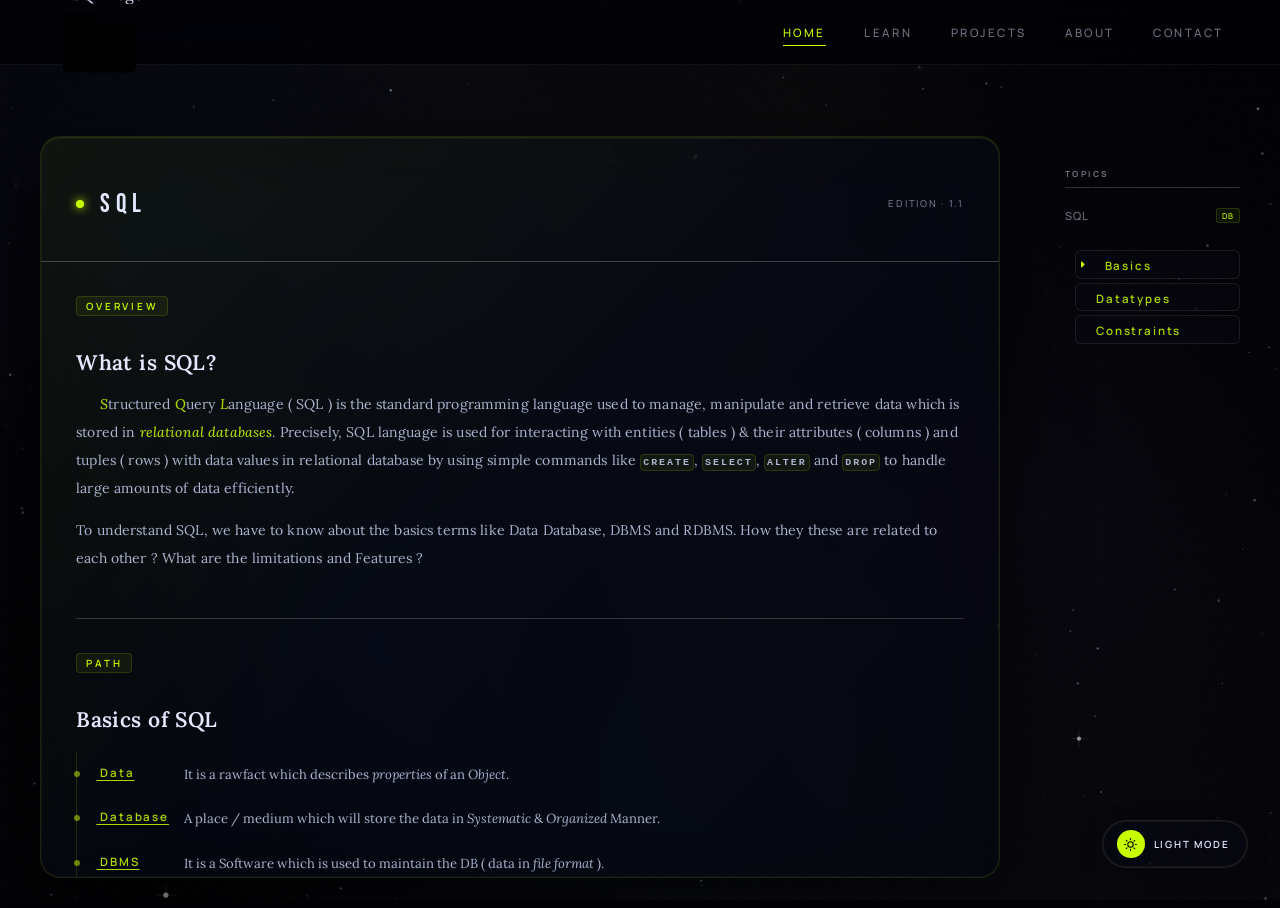
==== commit b3af0df1: "Update sqlbasics.html" ====
--- a/sqlbasics.html
+++ b/sqlbasics.html
@@ -514,8 +514,8 @@
           SQL <span class="sb-pill-tag">DB</span>
         </span>
         <div class="topics">
-          <div class="topic-item topic-item-active" onclick="location.href='sqlintro.html'" style="cursor:pointer;">
-            <a class="topic-head" href="sqlintro.html">Basics</a>
+          <div class="topic-item topic-item-active" onclick="location.href='sqlbasics.html'" style="cursor:pointer;">
+            <a class="topic-head" href="sqlbasics.html">Basics</a>
           </div>
           <div class="topic-item" onclick="location.href='sqldt.html'" style="cursor:pointer;">
             <a class="topic-head" href="sqldt.html">Datatypes</a>
@@ -1191,4 +1191,4 @@
 })();
 </script>
 </body>
-</html>+</html>
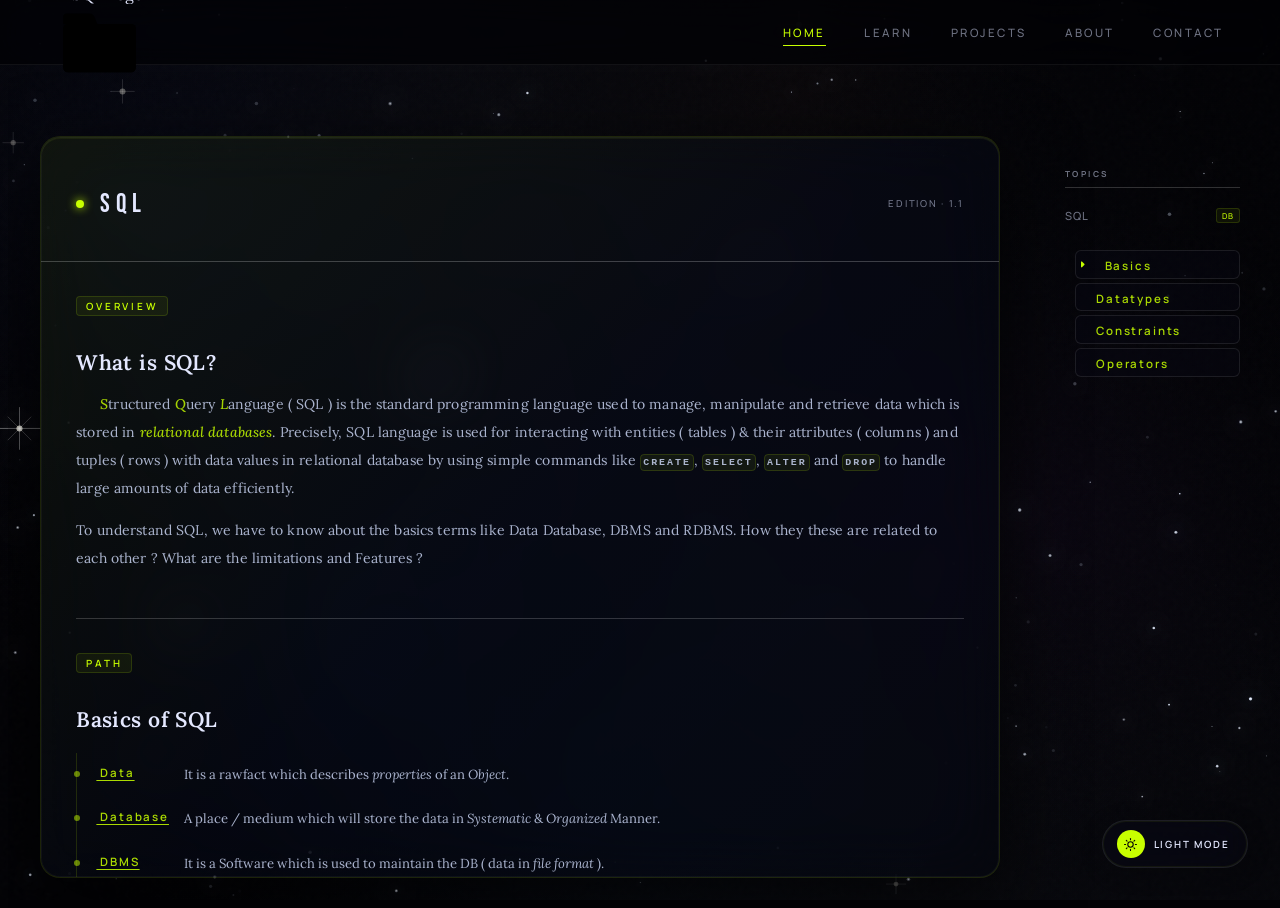
==== commit 8388a5bf: "Update sqlbasics.html" ====
--- a/sqlbasics.html
+++ b/sqlbasics.html
@@ -3,7 +3,7 @@
 <head>
 <meta charset="UTF-8"/>
 <meta name="viewport" content="width=device-width, initial-scale=1.0"/>
-<title>sql/basics</title>
+<title>bin/sql » basics</title>
 <link rel="icon" type="image/png" href="data:image/png">
 <link href="https://fonts.googleapis.com/css2?family=Bebas+Neue&family=DM+Mono:wght@300;400&family=Lora:ital,wght@0,400;0,500;0,600;1,400&family=Manrope:wght@300;400;500;600&display=swap" rel="stylesheet"/>
 <link rel="stylesheet" href="sql.css"/>
@@ -514,19 +514,19 @@
           SQL <span class="sb-pill-tag">DB</span>
         </span>
         <div class="topics">
-          <div class="topic-item topic-item-active" onclick="location.href='sqlbasics.html'" style="cursor:pointer;">
-            <a class="topic-head" href="sqlbasics.html">Basics</a>
-          </div>
-          <div class="topic-item" onclick="location.href='sqldt.html'" style="cursor:pointer;">
-            <a class="topic-head" href="sqldt.html">Datatypes</a>
+          <div class="topic-item topic-item-active" onclick="location.href='sqlintro.html'" style="cursor:pointer;">
+            <a class="topic-head" href="sqlintro.html">Basics</a>
+          </div>
+          <div class="topic-item" onclick="location.href='sqldatatypes.html'" style="cursor:pointer;">
+            <a class="topic-head" href="sqldatatypes.html">Datatypes</a>
           </div>
           <div class="topic-item" onclick="location.href='sqlconst.html'" style="cursor:pointer;">
             <a class="topic-head" href="sqlconst.html">Constraints</a>
           </div>
-          <!-- <div class="topic-item" onclick="location.href='sqloperators.html'" style="cursor:pointer;">
+          <div class="topic-item" onclick="location.href='sqloperators.html'" style="cursor:pointer;">
             <a class="topic-head" href="sqloperators.html">Operators</a>
           </div>
-          <div class="topic-item" onclick="location.href='sqlfunctions.html'" style="cursor:pointer;">
+          <!-- <div class="topic-item" onclick="location.href='sqlfunctions.html'" style="cursor:pointer;">
             <a class="topic-head" href="sqlfunctions.html">Functions</a>
           </div>
           <div class="topic-item" onclick="location.href='db.html'" style="cursor:pointer;">
@@ -605,16 +605,16 @@
       <div class="topic-item topic-item-active" onclick="location.href='sqlintro.html'" style="cursor:pointer;">
         <a class="topic-head" href="sqlintro.html">Basics</a>
       </div>
-      <div class="topic-item" onclick="location.href='sqldt.html'" style="cursor:pointer;">
-        <a class="topic-head" href="sqldt.html">Datatypes</a>
+      <div class="topic-item" onclick="location.href='sqldatatypes.html'" style="cursor:pointer;">
+        <a class="topic-head" href="sqldatatypes.html">Datatypes</a>
       </div>
       <div class="topic-item" onclick="location.href='sqlconst.html'" style="cursor:pointer;">
         <a class="topic-head" href="sqlconst.html">Constraints</a>
       </div>
-      <!-- <div class="topic-item" onclick="location.href='sqloperators.html'" style="cursor:pointer;">
+      <div class="topic-item" onclick="location.href='sqloperators.html'" style="cursor:pointer;">
         <a class="topic-head" href="sqloperators.html">Operators</a>
       </div>
-      <div class="topic-item" onclick="location.href='sqlfunctions.html'" style="cursor:pointer;">
+      <!-- <div class="topic-item" onclick="location.href='sqlfunctions.html'" style="cursor:pointer;">
         <a class="topic-head" href="sqlfunctions.html">Functions</a>
       </div>
       <div class="topic-item" onclick="location.href='db.html'" style="cursor:pointer;">
@@ -698,7 +698,7 @@
 
 <script>
 // ═══════════════════════════════════════════════════════════════
-//  COSMIC VOID — Canvas Engine
+//  DYNAMIC SKY ENGINE — day/night + weather-aware
 // ═══════════════════════════════════════════════════════════════
 const CV = document.getElementById('space');
 const CX = CV.getContext('2d');
@@ -706,82 +706,304 @@
 const resize = () => { W = CV.width = innerWidth; H = CV.height = innerHeight; };
 resize();
 addEventListener('resize', resize);
- 
+
+// ── Sky palette keyframes (exact from reference) ─────────────
+const SKY_KEYS = [
+  [ 0.0,  [ [0,'#020208'],[0.5,'#06091a'],[1,'#0a1228'] ]],
+  [ 4.5,  [ [0,'#020208'],[0.5,'#06091a'],[1,'#0a1228'] ]],
+  [ 5.5,  [ [0,'#100830'],[0.25,'#5a1e10'],[0.55,'#b84018'],[0.78,'#e0784a'],[1,'#f5c08a'] ]],
+  [ 6.5,  [ [0,'#1a1040'],[0.2,'#7b2a14'],[0.45,'#d45525'],[0.68,'#f09050'],[1,'#fcdaa0'] ]],
+  [ 8.0,  [ [0,'#2e7ab8'],[0.45,'#6ab8ee'],[1,'#a8d8f8'] ]],
+  [11.0,  [ [0,'#2a8ad4'],[0.45,'#65b8f0'],[1,'#a8d8f8'] ]],
+  [15.0,  [ [0,'#2a8ad4'],[0.45,'#65b8f0'],[1,'#a8d8f8'] ]],
+  [16.5,  [ [0,'#1e2c55'],[0.25,'#8a3520'],[0.52,'#cc5a26'],[0.72,'#e89050'],[1,'#f8ce90'] ]],
+  [18.0,  [ [0,'#14183a'],[0.22,'#6a2018'],[0.50,'#b84020'],[0.72,'#d87840'],[1,'#f0b870'] ]],
+  [19.0,  [ [0,'#080820'],[0.35,'#2a1428'],[0.65,'#4a1a20'],[1,'#7a3030'] ]],
+  [19.8,  [ [0,'#020208'],[0.5,'#06091a'],[1,'#0a1228'] ]],
+  [24.0,  [ [0,'#020208'],[0.5,'#06091a'],[1,'#0a1228'] ]],
+];
+const SKY_KEYS_OVC = [
+  [ 0.0,  [ [0,'#020208'],[0.5,'#06091a'],[1,'#0a1228'] ]],
+  [ 4.5,  [ [0,'#020208'],[0.5,'#06091a'],[1,'#0a1228'] ]],
+  [ 5.5,  [ [0,'#1a1525'],[0.35,'#5a3820'],[0.65,'#9a6040'],[1,'#c89a70'] ]],
+  [ 6.5,  [ [0,'#22203a'],[0.30,'#6a4030'],[0.60,'#b07050'],[1,'#d8aa80'] ]],
+  [ 8.0,  [ [0,'#8898aa'],[0.5,'#aabccc'],[1,'#c8d8e4'] ]],
+  [11.0,  [ [0,'#7a8c9e'],[0.5,'#a2b4c4'],[1,'#c0d0dc'] ]],
+  [15.0,  [ [0,'#7a8c9e'],[0.5,'#a2b4c4'],[1,'#c0d0dc'] ]],
+  [16.5,  [ [0,'#28243a'],[0.30,'#6a3828'],[0.58,'#a06040'],[1,'#cca070'] ]],
+  [18.0,  [ [0,'#18162e'],[0.28,'#502a1a'],[0.55,'#885030'],[1,'#c08058'] ]],
+  [19.0,  [ [0,'#060618'],[0.40,'#181018'],[1,'#241620'] ]],
+  [19.8,  [ [0,'#020208'],[0.5,'#06091a'],[1,'#0a1228'] ]],
+  [24.0,  [ [0,'#020208'],[0.5,'#06091a'],[1,'#0a1228'] ]],
+];
+
+function hex2rgb(h) {
+  const x = parseInt(h.replace('#',''),16);
+  return [(x>>16)&255,(x>>8)&255,x&255];
+}
+function lerpStops(A, B, frac) {
+  const out = [], n = Math.min(A.length, B.length);
+  for (let i = 0; i < n; i++) {
+    const [pa,ca] = A[i], [pb,cb] = B[i];
+    const pos = pa+(pb-pa)*frac;
+    const ra = hex2rgb(ca), rb = hex2rgb(cb);
+    out.push([pos,`rgb(${Math.round(ra[0]+(rb[0]-ra[0])*frac)},${Math.round(ra[1]+(rb[1]-ra[1])*frac)},${Math.round(ra[2]+(rb[2]-ra[2])*frac)})`]);
+  }
+  return out;
+}
+function getSkyStops(hour, overcast) {
+  const keys = overcast ? SKY_KEYS_OVC : SKY_KEYS;
+  let i = 0;
+  while (i < keys.length-2 && keys[i+1][0] <= hour) i++;
+  const [h0,s0] = keys[i], [h1,s1] = keys[i+1];
+  const frac = Math.max(0, Math.min(1,(hour-h0)/(h1-h0)));
+  const ef = frac < 0.5 ? 2*frac*frac : -1+(4-2*frac)*frac;
+  return lerpStops(s0, s1, ef);
+}
+// Night alpha: 1 at night, fades to 0 by 7:12, fades back in after 18:48
+function nightAlpha(hour) {
+  if (hour < 5.2)  return 1;
+  if (hour < 7.2)  return 1-(hour-5.2)/2.0;
+  if (hour < 18.8) return 0;
+  if (hour < 19.8) return (hour-18.8)/1.0;
+  return 1;
+}
+// Cloud alpha: fades in after sunrise, fades out before sunset
+function cloudAlpha(hour) {
+  if (hour < 7.5)  return Math.max(0,(hour-7.0)/0.5);
+  if (hour < 16.0) return 1;
+  if (hour < 17.2) return 1-(hour-16.0)/1.2;
+  return 0;
+}
+// Warm horizon glow — sin curve, rises and falls naturally
+function glowAlpha(hour) {
+  if (hour >= 5.0 && hour < 8.5)   return Math.sin(Math.PI*(hour-5.0)/3.5)*0.45;
+  if (hour >= 15.8 && hour < 20.0) return Math.sin(Math.PI*(hour-15.8)/4.2)*0.40;
+  return 0;
+}
+
+// ── Main draw loop ────────────────────────────────────────────
+let _t = 0;
+function draw() {
+  const isDark = document.documentElement.getAttribute('data-theme') === 'dark';
+
+  // Dark theme → always full night starfield, unchanged
+  if (isDark) {
+    CX.fillStyle = '#020205'; CX.fillRect(0,0,W,H);
+    drawNebulas(); drawMilkyWay(); drawStars(_t);
+    _t++; requestAnimationFrame(draw); return;
+  }
+
+  // Light theme → reference sky engine
+  const now  = new Date();
+  const hour = now.getHours() + now.getMinutes()/60 + now.getSeconds()/3600;
+
+  // Sky gradient from keyframes
+  const stops = getSkyStops(hour, false);
+  const grd = CX.createLinearGradient(0, 0, 0, H);
+  stops.forEach(([pos, col]) => grd.addColorStop(pos, col));
+  CX.fillStyle = grd; CX.fillRect(0, 0, W, H);
+
+  // Nebula ambient — fades with nightAlpha
+  const na = nightAlpha(hour);
+  const NB = [[0.12,0.22,0.38,22,42,145,0.045],[0.82,0.58,0.30,82,18,118,0.035],[0.50,0.88,0.44,18,78,125,0.030]];
+  for (const [fx,fy,fr,r,gg,b,a] of NB) {
+    const nbg = CX.createRadialGradient(fx*W,fy*H,0,fx*W,fy*H,fr*Math.max(W,H));
+    nbg.addColorStop(0, `rgba(${r},${gg},${b},${(a*na).toFixed(3)})`);
+    nbg.addColorStop(1, 'rgba(0,0,0,0)');
+    CX.fillStyle = nbg; CX.fillRect(0,0,W,H);
+  }
+
+  // Warm horizon glow (morning left, evening right) — sin curve
+  const ga = glowAlpha(hour);
+  if (ga > 0.01) {
+    const gx = hour < 12 ? W*0.28 : W*0.68;
+    const sg = CX.createRadialGradient(gx, H*0.82, 0, gx, H*0.82, W*0.52);
+    sg.addColorStop(0,   `rgba(255,195,70,${ga.toFixed(3)})`);
+    sg.addColorStop(0.4, `rgba(255,130,30,${(ga*0.38).toFixed(3)})`);
+    sg.addColorStop(1,   'rgba(255,90,10,0)');
+    CX.fillStyle = sg; CX.fillRect(0, 0, W, H);
+  }
+
+  // Clouds — fade in after sunrise, fade out before sunset
+  const ca = cloudAlpha(hour);
+  if (ca > 0.01) {
+    for (const cl of CLOUDS_BIG) {
+      cl.x = (cl.x + cl.sp) % 1.4;
+      drawCloud(CX, (cl.x-0.15)*W, cl.y*H, cl.s, cl.a*ca, 255, 255, 255);
+    }
+    for (const cl of CLOUDS_WISP) {
+      cl.x = (cl.x + cl.sp) % 1.35;
+      drawCloud(CX, (cl.x-0.1)*W, cl.y*H, cl.s, cl.a*ca*0.65, 255, 255, 255);
+    }
+  }
+  // Warm-tinted wispy clouds during transition (glow active)
+  if (ga > 0.05) {
+    for (const cl of CLOUDS_WISP) {
+      drawCloud(CX, (cl.x-0.1)*W, cl.y*H, cl.s*0.8, cl.a*ga*1.2, 255, 200, 140);
+    }
+  }
+
+  _t++; requestAnimationFrame(draw);
+}
+requestAnimationFrame(draw);
 const STARS = Array.from({length:340}, () => ({
-  x: Math.random(), y: Math.random(),
-  r: Math.random() * 1.35 + 0.08,
-  a: Math.random() * 0.52 + 0.1,
-  tw: Math.random() * Math.PI * 2,
-  ts: 0.003 + Math.random() * 0.02,
+  x:   Math.random(),
+  y:   Math.random(),
+  r:   Math.random() * 1.5 + 0.3,
+  a:   Math.random() * 0.55 + 0.45,   // high brightness floor
+  tw:  Math.random() * Math.PI * 2,   // phase — every star out of sync
+  ts:  0.018 + Math.random() * 0.055, // primary blink speed (much faster)
+  ts2: 0.04  + Math.random() * 0.09,  // secondary flicker speed
 }));
-const FEATURE_STARS = Array.from({length:12}, () => ({
-  x: Math.random(), y: Math.random(),
-  r: 1.8 + Math.random() * 1.4,
-  a: 0.55 + Math.random() * 0.35,
-  tw: Math.random() * Math.PI * 2,
-  ts: 0.002 + Math.random() * 0.008,
+const FEATURE_STARS = Array.from({length:14}, () => ({
+  x:   Math.random(),
+  y:   Math.random(),
+  r:   2.2 + Math.random() * 1.6,
+  a:   0.7 + Math.random() * 0.3,
+  tw:  Math.random() * Math.PI * 2,
+  ts:  0.014 + Math.random() * 0.030, // slower blink for big stars — more dramatic
+  ts2: 0.03  + Math.random() * 0.06,
 }));
- 
-function drawStars(t) {
-  for (const s of STARS) {
-    const a = s.a * (0.62 + 0.38 * Math.sin(s.tw + t * s.ts));
-    CX.beginPath();
-    CX.arc(s.x * W, s.y * H, s.r, 0, 6.283);
-    CX.fillStyle = `rgba(218,225,255,${a.toFixed(2)})`;
-    CX.fill();
-  }
-  for (const s of FEATURE_STARS) {
-    const a = s.a * (0.7 + 0.3 * Math.sin(s.tw + t * s.ts));
-    const sx = s.x * W, sy = s.y * H;
-    CX.strokeStyle = `rgba(255,255,255,${(a*0.35).toFixed(2)})`;
-    CX.lineWidth = 0.5;
-    CX.beginPath(); CX.moveTo(sx - s.r*4, sy); CX.lineTo(sx + s.r*4, sy); CX.stroke();
-    CX.beginPath(); CX.moveTo(sx, sy - s.r*4); CX.lineTo(sx, sy + s.r*4); CX.stroke();
-    CX.beginPath();
-    CX.arc(sx, sy, s.r, 0, 6.283);
-    CX.fillStyle = `rgba(255,252,240,${a.toFixed(2)})`;
-    CX.fill();
-  }
-}
- 
+
+// ── Clouds (light mode) ──────────────────────────────────────
+const CLOUDS_BIG = Array.from({length:6}, (_, i) => ({
+  x: i * 0.20 + Math.random() * 0.1,
+  y: 0.06 + Math.random() * 0.38,
+  s: 0.65 + Math.random() * 0.55,
+  sp: 0.000050 + Math.random() * 0.000060,
+  a: 0.52 + Math.random() * 0.32,
+}));
+const CLOUDS_WISP = Array.from({length:5}, (_, i) => ({
+  x: i * 0.24 + Math.random() * 0.12,
+  y: 0.04 + Math.random() * 0.30,
+  s: 0.35 + Math.random() * 0.30,
+  sp: 0.000040 + Math.random() * 0.000050,
+  a: 0.25 + Math.random() * 0.20,
+}));
+
+function drawCloud(cx, x, y, scale, alpha, r, g, b) {
+  cx.save();
+  cx.globalAlpha = alpha;
+  cx.fillStyle = `rgb(${r},${g},${b})`;
+  const s = scale;
+  cx.beginPath();
+  cx.arc(x,        y,       18*s, 0, Math.PI*2);
+  cx.arc(x+22*s,   y- 8*s, 24*s, 0, Math.PI*2);
+  cx.arc(x+48*s,   y- 4*s, 20*s, 0, Math.PI*2);
+  cx.arc(x+66*s,   y+ 4*s, 16*s, 0, Math.PI*2);
+  cx.arc(x+28*s,   y+10*s, 18*s, 0, Math.PI*2);
+  cx.fill();
+  cx.restore();
+}
+
+// ── Nebulas (night only) ─────────────────────────────────────
 function drawNebulas() {
   const NB = [
-    [0.12, 0.22, 0.38, 22,  42, 145, 0.072],
-    [0.82, 0.58, 0.30, 82,  18, 118, 0.058],
-    [0.50, 0.90, 0.44, 18,  78, 125, 0.052],
-    [0.62, 0.10, 0.26, 122, 58,  18, 0.038],
-    [0.28, 0.72, 0.22, 40,  95, 160, 0.034],
+    [0.12,0.22,0.38, 22, 42,145,0.072],
+    [0.82,0.58,0.30, 82, 18,118,0.058],
+    [0.50,0.90,0.44, 18, 78,125,0.052],
+    [0.62,0.10,0.26,122, 58, 18,0.038],
+    [0.28,0.72,0.22, 40, 95,160,0.034],
   ];
   for (const [fx,fy,fr,r,g,b,a] of NB) {
-    const grd = CX.createRadialGradient(fx*W, fy*H, 0, fx*W, fy*H, fr*Math.max(W,H));
+    const grd = CX.createRadialGradient(fx*W,fy*H,0,fx*W,fy*H,fr*Math.max(W,H));
     grd.addColorStop(0, `rgba(${r},${g},${b},${a})`);
     grd.addColorStop(1, 'rgba(0,0,0,0)');
     CX.fillStyle = grd;
-    CX.fillRect(0, 0, W, H);
-  }
-}
- 
+    CX.fillRect(0,0,W,H);
+  }
+}
 function drawMilkyWay() {
-  const g = CX.createLinearGradient(0, H*0.82, W, H*0.05);
-  g.addColorStop(0,    'rgba(0,0,0,0)');
-  g.addColorStop(0.22, 'rgba(125,138,192,0.018)');
-  g.addColorStop(0.50, 'rgba(168,175,218,0.038)');
-  g.addColorStop(0.78, 'rgba(125,138,192,0.018)');
-  g.addColorStop(1,    'rgba(0,0,0,0)');
-  CX.fillStyle = g;
-  CX.fillRect(0, 0, W, H);
-}
- 
-function draw(t) {
-  CX.fillStyle = '#020205';
-  CX.fillRect(0, 0, W, H);
-  drawNebulas();
-  drawMilkyWay();
-  drawStars(t);
-  requestAnimationFrame(draw);
-}
-requestAnimationFrame(draw);
-
+  const g = CX.createLinearGradient(0,H*0.82,W,H*0.05);
+  g.addColorStop(0,   'rgba(0,0,0,0)');
+  g.addColorStop(0.22,'rgba(125,138,192,0.018)');
+  g.addColorStop(0.50,'rgba(168,175,218,0.038)');
+  g.addColorStop(0.78,'rgba(125,138,192,0.018)');
+  g.addColorStop(1,   'rgba(0,0,0,0)');
+  CX.fillStyle = g; CX.fillRect(0,0,W,H);
+}
+function drawStars(t) {
+  // ── Regular stars — dramatic blink + glow ──
+  for (const s of STARS) {
+    // Two sine waves combined: one slow, one fast flicker → realistic blink
+    const blink = 0.5 + 0.5 * Math.sin(s.tw + t * s.ts)
+                + 0.18 * Math.sin(s.tw * 2.3 + t * s.ts2);
+    // clamp 0–1, then square it so stars go truly dark between blinks
+    const b = Math.max(0, Math.min(1, blink));
+    const pulse = b * b;                   // squared = spends more time dim, flashes bright
+    const alpha = s.a * pulse;
+    if (alpha < 0.01) continue;           // skip fully dark stars (perf)
+
+    CX.save();
+    // Outer halo glow — expands and contracts with the blink
+    CX.shadowColor = `rgba(160,200,255,${(pulse * 0.9).toFixed(2)})`;
+    CX.shadowBlur  = s.r * 14 * pulse + 2;
+    CX.beginPath();
+    CX.arc(s.x * W, s.y * H, s.r, 0, 6.283);
+    CX.fillStyle = `rgba(220,232,255,${alpha.toFixed(2)})`;
+    CX.fill();
+    // Inner bright core — flares white at peak brightness
+    if (pulse > 0.55) {
+      CX.shadowBlur  = s.r * 6;
+      CX.shadowColor = `rgba(255,255,255,${(pulse * 0.8).toFixed(2)})`;
+      CX.beginPath();
+      CX.arc(s.x * W, s.y * H, s.r * 0.45, 0, 6.283);
+      CX.fillStyle = `rgba(255,255,255,${(pulse * 0.9).toFixed(2)})`;
+      CX.fill();
+    }
+    CX.restore();
+  }
+
+  // ── Feature stars — larger, cross-hair, strong pulsing glow ──
+  for (const s of FEATURE_STARS) {
+    const blink = 0.5 + 0.5 * Math.sin(s.tw + t * s.ts)
+                + 0.15 * Math.sin(s.tw * 1.7 + t * s.ts2);
+    const b = Math.max(0, Math.min(1, blink));
+    const pulse = b * b;
+    const alpha = s.a * (0.3 + 0.7 * pulse);  // never fully dark for big stars
+    const sx = s.x * W, sy = s.y * H;
+
+    CX.save();
+    // Outer diffuse halo
+    CX.shadowBlur  = s.r * 20 * pulse + 6;
+    CX.shadowColor = `rgba(200,230,255,${(pulse * 0.7).toFixed(2)})`;
+
+    // Cross-hair spike lines — grow and fade with blink
+    CX.strokeStyle = `rgba(255,255,255,${(alpha * 0.55).toFixed(2)})`;
+    CX.lineWidth = 0.8;
+    const spikeLen = s.r * (4 + 3 * pulse);
+    CX.beginPath(); CX.moveTo(sx - spikeLen, sy); CX.lineTo(sx + spikeLen, sy); CX.stroke();
+    CX.beginPath(); CX.moveTo(sx, sy - spikeLen); CX.lineTo(sx, sy + spikeLen); CX.stroke();
+
+    // Diagonal soft spikes at peak only
+    if (pulse > 0.6) {
+      CX.strokeStyle = `rgba(255,255,255,${(pulse * 0.25).toFixed(2)})`;
+      const d = spikeLen * 0.55;
+      CX.beginPath(); CX.moveTo(sx - d, sy - d); CX.lineTo(sx + d, sy + d); CX.stroke();
+      CX.beginPath(); CX.moveTo(sx + d, sy - d); CX.lineTo(sx - d, sy + d); CX.stroke();
+    }
+
+    // Star core — warm white glow
+    CX.shadowBlur  = s.r * 16 * pulse;
+    CX.shadowColor = `rgba(255,248,210,${(pulse * 0.95).toFixed(2)})`;
+    CX.beginPath();
+    CX.arc(sx, sy, s.r, 0, 6.283);
+    CX.fillStyle = `rgba(255,252,240,${alpha.toFixed(2)})`;
+    CX.fill();
+
+    // Bright white hot core at peak
+    if (pulse > 0.5) {
+      CX.shadowBlur  = s.r * 7;
+      CX.shadowColor = `rgba(255,255,255,${pulse.toFixed(2)})`;
+      CX.beginPath();
+      CX.arc(sx, sy, s.r * 0.4, 0, 6.283);
+      CX.fillStyle = `rgba(255,255,255,${pulse.toFixed(2)})`;
+      CX.fill();
+    }
+    CX.restore();
+  }
+}
 
 // ─── FEATURES TREE ────────────────────────────────────────────
 (function() {
